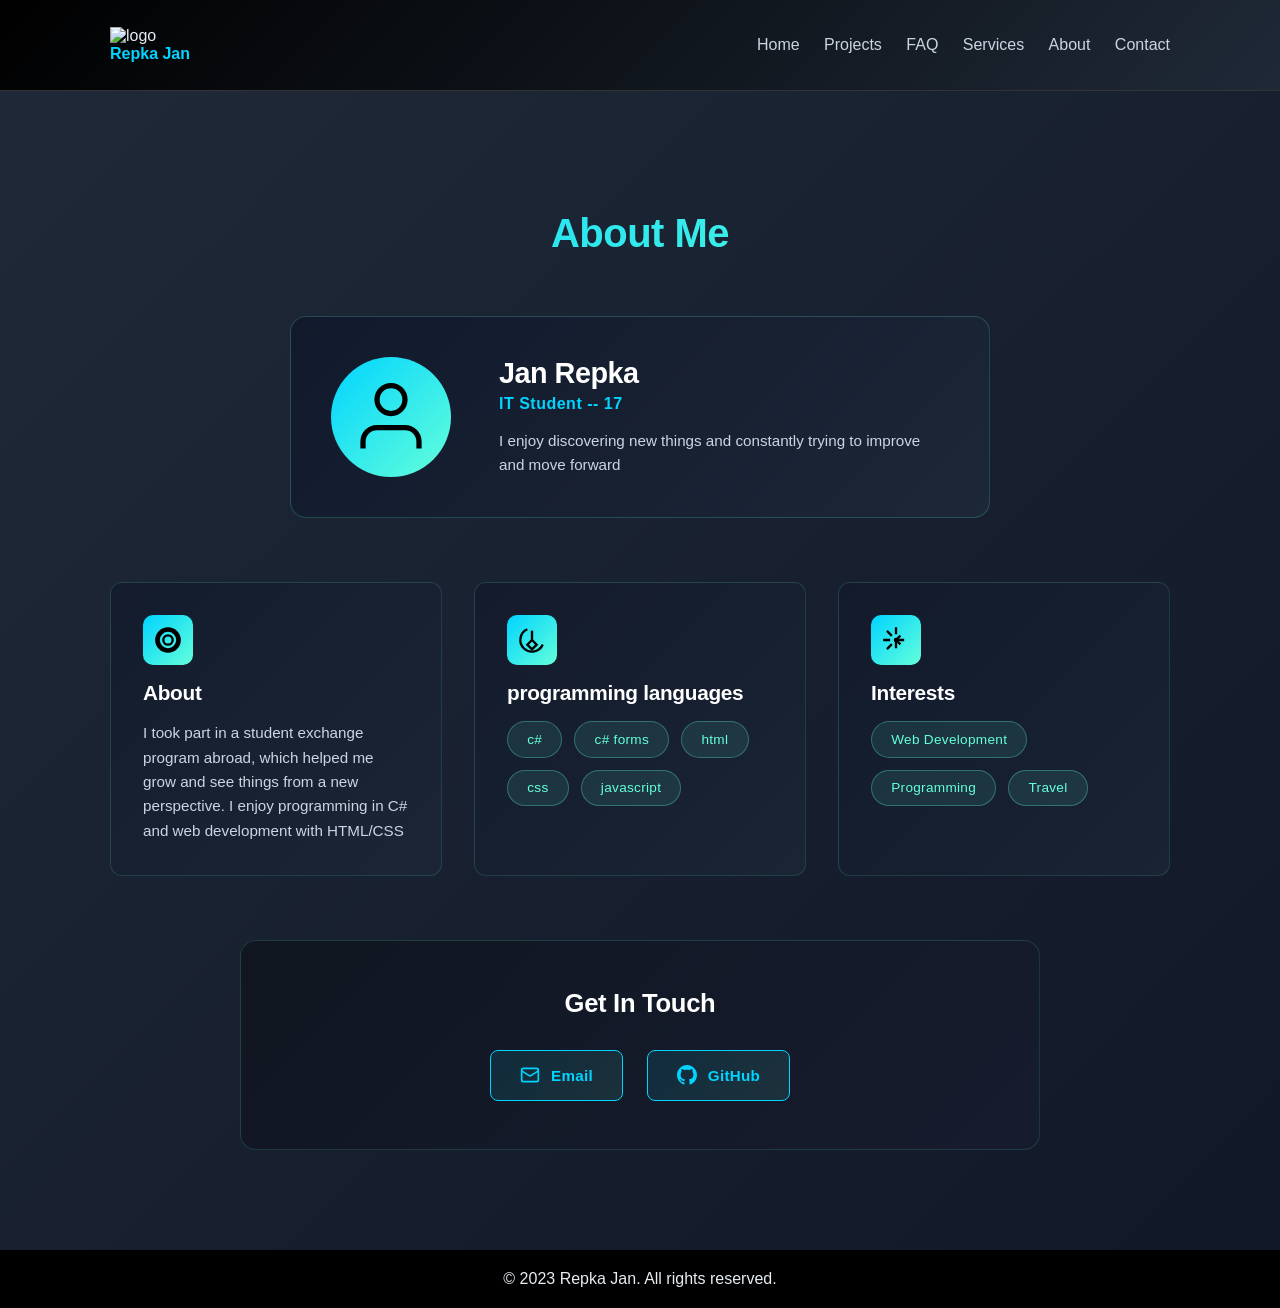
==== About.html @ 083f9bd6 "Add files via upload" ====
<!DOCTYPE html>
<html lang="en">
<head>
  <meta charset="UTF-8">
  <meta name="viewport" content="width=device-width, initial-scale=1.0">
  <title>About Me </title>
  <link rel="stylesheet" href="style.css">
</head>
<body>

  <!-- HEADER -->
  <header class="header">
    <div class="container nav">
      <div class="logo-container">
        <img src="logo.png" alt="logo" class="logo-img">
        <div class="logo">Repka Jan</div>
      </div>
      <nav>
         <a href="index.html" class="active">Home</a>
        <a href="projects.html">Projects</a>
        <a href="#faq">FAQ</a>
        <a href="services.html">Services</a>
        <a href="About.html">About</a>
        <a href="contactme.html">Contact</a>
      </nav>
    </div>
  </header>

  <!-- ABOUT (Info) -->
  <section id="info" class="info-section">
    <div class="container">
      <h2>About Me</h2>
      
      <!-- PROFILE CARD -->
      <div class="info-profile">
        <div class="profile-avatar">
          <div class="avatar-placeholder">
            <svg viewBox="0 0 24 24" fill="none" stroke="currentColor" stroke-width="2">
              <path d="M20 21v-2a4 4 0 0 0-4-4H8a4 4 0 0 0-4 4v2"></path>
              <circle cx="12" cy="7" r="4"></circle>
            </svg>
          </div>
        </div>
        <div class="profile-info">
          <h3 class="profile-name">Jan Repka</h3>
          <p class="profile-title">IT Student -- 17</p>
          <p class="profile-bio">I enjoy discovering new things and constantly trying to improve and move forward</p>
        </div>
      </div>

      <!-- INFO GRID -->
      <div class="info-grid">
        
        <!-- ABOUT CARD -->
        <div class="info-card about-card">
          <div class="card-icon">
            <svg viewBox="0 0 24 24" fill="none" stroke="currentColor" stroke-width="2">
              <path d="M12 2C6.48 2 2 6.48 2 12s4.48 10 10 10 10-4.48 10-10S17.52 2 12 2zm0 18c-4.42 0-8-3.58-8-8s3.58-8 8-8 8 3.58 8 8-3.58 8-8 8zm0-12c-2.21 0-4 1.79-4 4s1.79 4 4 4 4-1.79 4-4-1.79-4-4-4z"></path>
            </svg>
          </div>
          <h4>About</h4>
          <p class="card-content">I took part in a student exchange program abroad, which helped me grow and see things from a new perspective. I enjoy programming in C# and web development with HTML/CSS</p>
        </div>

        <!-- SKILLS CARD -->
        <div class="info-card skills-card">
          <div class="card-icon">
            <svg viewBox="0 0 24 24" fill="none" stroke="currentColor" stroke-width="2">
              <path d="M21.21 15.89A10 10 0 1 1 8 2.83"></path>
              <line x1="12" y1="4" x2="12" y2="12"></line>
              <polyline points="12 12 16 16 12 20 8 16 12 12"></polyline>
            </svg>
          </div>
          <h4>programming languages</h4>
          <div class="skills-list">
            <span class="skill-tag">c#</span>
            <span class="skill-tag">c# forms</span>
            <span class="skill-tag">html</span>
            <span class="skill-tag">css</span>
            <span class="skill-tag">javascript</span>
          </div>
        </div>

        <!-- INTERESTS CARD -->
        <div class="info-card interests-card">
          <div class="card-icon">
            <svg viewBox="0 0 24 24" fill="none" stroke="currentColor" stroke-width="2">
              <circle cx="12" cy="12" r="1"></circle>
              <path d="M12 1v6m0 6v6"></path>
              <path d="M4.22 4.22l4.24 4.24m3.08 3.08l4.24 4.24"></path>
              <path d="M1 12h6m6 0h6"></path>
              <path d="M4.22 19.78l4.24-4.24m3.08-3.08l4.24-4.24"></path>
            </svg>
          </div>
          <h4>Interests</h4>
          <div class="interests-list">
            <span class="interest-tag">Web Development</span>
            <span class="interest-tag">Programming</span>
            <span class="interest-tag">Travel</span>
          </div>
        </div>

      </div>

      <!-- CONTACT SECTION -->
      <div class="info-contact">
        <h3>Get In Touch</h3>
        <div class="contact-methods">
          <a href="mailto:[jan.repkaaa@gmail.com]" class="contact-btn">
            <svg viewBox="0 0 24 24" fill="none" stroke="currentColor" stroke-width="2">
              <rect x="2" y="4" width="20" height="16" rx="2"></rect>
              <path d="m22 7-8.97 5.7a1.94 1.94 0 0 1-2.06 0L2 7"></path>
            </svg>
            Email
          </a>
          
          <a href="https://github.com/jannriv/jannriv.github.io" class="contact-btn" target="_blank">
            <svg viewBox="0 0 24 24" fill="currentColor">
              <path d="M12 0c-6.626 0-12 5.373-12 12 0 5.302 3.438 9.8 8.207 11.387.599.111.793-.261.793-.577v-2.234c-3.338.726-4.033-1.416-4.033-1.416-.546-1.387-1.333-1.756-1.333-1.756-1.089-.745.083-.729.083-.729 1.205.084 1.839 1.237 1.839 1.237 1.07 1.834 2.807 1.304 3.492.997.107-.775.418-1.305.762-1.604-2.665-.305-5.467-1.334-5.467-5.931 0-1.311.469-2.381 1.236-3.221-.124-.303-.535-1.524.117-3.176 0 0 1.008-.322 3.301 1.23.957-.266 1.983-.399 3.003-.404 1.02.005 2.047.138 3.006.404 2.291-1.552 3.297-1.23 3.297-1.23.653 1.653.242 2.874.118 3.176.77.84 1.235 1.911 1.235 3.221 0 4.609-2.807 5.624-5.479 5.921.43.372.823 1.102.823 2.222v 3.293c0 .319.192.694.801.576 4.765-1.589 8.199-6.086 8.199-11.386 0-6.627-5.373-12-12-12z"></path>
            </svg>
            GitHub
          </a>
        </div>

    </div>
  </section>

  <!-- FOOTER -->
  <footer class="footer">
    <div class="container">
      <p>&copy; 2023 Repka Jan. All rights reserved.</p>
    </div>
  </footer>

</body>
</html>
---- style.css ----
/* RESET */
* {
  margin: 0;
  padding: 0;
  box-sizing: border-box;
}

/* BODY */
body {
  font-family: Arial, sans-serif;
  background: #000000;
  color: #e6edf3;
}

/* CONTAINER */
.container {
  max-width: 1100px;
  margin: auto;
  padding: 20px;
}

/* HEADER */
.header {
  position: sticky;
  top: 0;
  background: linear-gradient(135deg, #000000, #1f2937);
  border-bottom: 1px solid #333;
  z-index: 1000;
  padding: 7px 0;
}

.nav {
  display: flex;
  justify-content: space-between;
  align-items: center;
}

.logo {
  color: #00d4ff;
  font-weight: bold;
}

/* NAV */
nav a {
  margin-left: 20px;
  text-decoration: none;
  color: #cbd5e1;
  transition: 0.3s;
}

nav a:hover {
  color: #00d4ff;
}

/* HERO */
.hero {
  background: linear-gradient(135deg, #000000, #1f2937);
  padding: 100px 0;
  text-align: center;
}

.hero-content h1 {
  font-size: 3rem;
  margin-bottom: 20px;
}

.hero-content p {
  font-size: 1.2rem;
  margin-bottom: 30px;
}

.hero-content h2 {
  font-size: 1.5rem;
  margin-bottom: 30px;
  color: #00d4ff;
}

.btn {
  display: inline-block;
  padding: 10px 20px;
  background: #00d4ff;
  color: #0b0f17;
  text-decoration: none;
  border-radius: 5px;
  transition: 0.3s;
}

.btn:hover {
  background: #0099cc;
}

/* SECTIONS */
.about, .projects, .services, .contact {
  padding: 80px 0;
}

.about {
  background: linear-gradient(135deg, #1f2937 0%, #111827 100%);
}

.projects {
  background: linear-gradient(135deg, #8a2be2, #add8e6);
}

.services {
  background: linear-gradient(135deg, #8902dc, #6b21a8);
}

.contact {
  background: linear-gradient(135deg, #0b0f17 0%, #111827 100%);
  min-height: 100vh;
}

.projects-page {
  padding: 80px 0;
  background: linear-gradient(135deg, #000000 0%, #111827 100%);
  min-height: 100vh;
}

.contactForm {
  background: #0b5cff;
  padding: 20px;
  border-radius: 10px;
}

h2 {
  text-align: center;
  margin-bottom: 60px;
  font-size: 2.5rem;
  font-weight: 800;
  letter-spacing: -0.5px;
  background: linear-gradient(135deg, #ffffff 0%, #64ffda 100%);
  -webkit-background-clip: text;
  -webkit-text-fill-color: transparent;
  background-clip: text;
  animation: fadeInUp 0.8s ease both;
}

h3 {
  font-weight: 700;
  margin-bottom: 1rem;
  color: #cbd5e1;
}

/* PROJECTS */
.project-grid {
  display: grid;
  grid-template-columns: repeat(auto-fit, minmax(300px, 1fr));
  gap: 20px;
}

.project {
  background: #000000;
  padding: 20px;
  border-radius: 10px;
  min-height: 150px;
  transition: 0.3s;
}

.project.purple {
  border: 2px solid #8a2be2;
  box-shadow: 0 0 10px rgba(138, 43, 226, 0.5);
}

.project.blue {
  border: 2px solid #000080;
  box-shadow: 0 0 10px rgba(0, 0, 128, 0.5);
}

.project.cyan {
  border: 2px solid #4b0082;
  box-shadow: 0 0 10px rgba(75, 0, 130, 0.5);
}

.project.light-blue {
  border: 2px solid #191970;
  box-shadow: 0 0 10px rgba(25, 25, 112, 0.5);
}

/* SERVICES */
.service-list {
  display: grid;
  grid-template-columns: repeat(auto-fit, minmax(250px, 1fr));
  gap: 30px;
}

.service {
  background: linear-gradient(135deg, rgba(15, 23, 42, 0.8) 0%, rgba(30, 41, 59, 0.8) 100%);
  padding: 2rem;
  border-radius: 12px;
  border: 1px solid rgba(100, 255, 218, 0.2);
  transition: all 0.3s ease;
  animation: fadeInUp 0.8s ease both;
}

.service:nth-child(1) { animation-delay: 0.1s; }
.service:nth-child(2) { animation-delay: 0.2s; }
.service:nth-child(3) { animation-delay: 0.3s; }

.service:hover {
  border-color: #00d4ff;
  background: linear-gradient(135deg, rgba(15, 23, 42, 1) 0%, rgba(30, 41, 59, 1) 100%);
  box-shadow: 0 8px 30px rgba(0, 212, 255, 0.2);
  transform: translateY(-5px);
}

.service h3 {
  color: #00d4ff;
  margin-bottom: 1rem;
  font-size: 1.3rem;
}

.service p {
  color: #cbd5e1;
  line-height: 1.6;
  font-size: 0.95rem;
}

.service-card {
  cursor: pointer;
}

.service-card.selected {
  border-color: #64ffda;
  box-shadow: 0 0 35px rgba(100, 255, 218, 0.18);
}

.section-intro {
  max-width: 760px;
  margin: 0 auto 40px;
  text-align: center;
  color: #dbeafe;
  line-height: 1.8;
  font-size: 1rem;
}

.request-section {
  display: grid;
  grid-template-columns: 1.3fr 1fr;
  gap: 30px;
  margin-top: 50px;
  align-items: start;
}

.request-copy h3 {
  color: #ffffff;
  font-size: 2rem;
  margin-bottom: 16px;
}

.request-copy p {
  color: #dbeafe;
  line-height: 1.7;
}

.request-note {
  margin-top: 20px;
  color: #a5b4fc;
  font-size: 0.95rem;
}

.service-request-container {
  width: 100%;
}

.service-request-form {
  background: linear-gradient(135deg, rgba(15, 23, 42, 0.95), rgba(17, 24, 39, 0.95));
  border: 1px solid rgba(100, 255, 218, 0.18);
  padding: 28px;
  border-radius: 18px;
  display: flex;
  flex-direction: column;
  gap: 18px;
}

.service-request-form .form-group label {
  color: #a5b4fc;
  font-size: 0.9rem;
  text-transform: uppercase;
  letter-spacing: 0.06em;
}

.service-request-form .form-group input,
.service-request-form .form-group textarea,
.service-request-form .form-group select {
  width: 100%;
  padding: 14px 16px;
  border-radius: 12px;
  background: #0d1118;
  border: 1px solid #2d3748;
  color: #e6edf3;
  font-family: inherit;
  outline: none;
}

.service-request-form .form-group textarea {
  min-height: 150px;
  resize: vertical;
}

.service-request-form .form-group input:focus,
.service-request-form .form-group textarea:focus,
.service-request-form .form-group select:focus {
  border-color: #00d4ff;
}

.service-request-form .service-submit-btn {
  width: 100%;
  padding: 14px 18px;
  background: linear-gradient(135deg, #00d4ff, #64ffda);
  border: none;
  color: #0b0f17;
  font-weight: 700;
  border-radius: 12px;
  cursor: pointer;
  transition: transform 0.2s ease, filter 0.2s ease;
}

.service-request-form .service-submit-btn:hover {
  transform: translateY(-1px);
  filter: brightness(1.05);
}

.service-confirmation {
  display: none;
  color: #64ffda;
  margin-top: 10px;
  font-size: 0.95rem;
}

@media (max-width: 900px) {
  .request-section {
    grid-template-columns: 1fr;
  }
}

@media (max-width: 620px) {
  .service-list {
    grid-template-columns: 1fr;
  }
}

/* FAQ */
.faq {
  background: linear-gradient(135deg, #0f172a, #1e293b);
  padding: 80px 0;
}

.faq-container {
  max-width: 800px;
  margin: 0 auto;
}

.faq-item {
  margin-bottom: 16px;
  border-radius: 12px;
  overflow: hidden;
  background: linear-gradient(135deg, rgba(30, 41, 59, 0.8), rgba(51, 65, 85, 0.8));
  border: 1px solid rgba(100, 255, 218, 0.1);
  transition: all 0.3s ease;
}

.faq-item:hover {
  border-color: rgba(100, 255, 218, 0.3);
  box-shadow: 0 4px 20px rgba(100, 255, 218, 0.1);
}

.faq-question {
  width: 100%;
  padding: 20px 24px;
  background: none;
  border: none;
  text-align: left;
  cursor: pointer;
  display: flex;
  justify-content: space-between;
  align-items: center;
  font-size: 1.1rem;
  font-weight: 600;
  color: #e6edf3;
  transition: all 0.3s ease;
}

.faq-question:hover {
  background: rgba(100, 255, 218, 0.05);
  color: #64ffda;
}

.faq-icon {
  font-size: 1.5rem;
  font-weight: bold;
  color: #64ffda;
  transition: transform 0.3s ease;
  margin-left: 16px;
}

.faq-answer {
  max-height: 0;
  overflow: hidden;
  transition: max-height 0.4s ease, padding 0.4s ease;
  background: rgba(15, 23, 42, 0.5);
}

.faq-answer .answer-content {
  padding: 0 24px 24px;
  color: #cbd5e1;
  line-height: 1.6;
  font-size: 1rem;
}

.faq-question[aria-expanded="true"] + .faq-answer {
  max-height: 200px;
  padding-top: 0;
}

/* FEATURES */
.features-section {
  background: linear-gradient(135deg, #1e293b, #0f172a);
  padding: 80px 0;
}

.features-section .container {
  max-width: 1100px;
  margin: 0 auto;
  padding: 0 20px;
}

.features-section h2 {
  text-align: center;
  margin-bottom: 20px;
  font-size: 2.5rem;
  font-weight: 800;
  background: linear-gradient(135deg, #ffffff 0%, #64ffda 100%);
  -webkit-background-clip: text;
  -webkit-text-fill-color: transparent;
  background-clip: text;
}

.features-section .section-intro {
  text-align: center;
  color: #dbeafe;
  margin-bottom: 40px;
  font-size: 1.1rem;
  line-height: 1.6;
}

.features-grid {
  display: grid;
  grid-template-columns: repeat(auto-fit, minmax(250px, 1fr));
  gap: 30px;
  max-width: 1000px;
  margin: 0 auto;
}

.feature-item {
  background: linear-gradient(135deg, rgba(30, 41, 59, 0.8), rgba(51, 65, 85, 0.8));
  border: 1px solid rgba(100, 255, 218, 0.1);
  border-radius: 12px;
  padding: 30px 24px;
  text-align: center;
  transition: all 0.3s ease;
}

.feature-item:hover {
  border-color: rgba(100, 255, 218, 0.3);
  box-shadow: 0 4px 20px rgba(100, 255, 218, 0.1);
  transform: translateY(-5px);
}

.feature-item h3 {
  color: #64ffda;
  margin-bottom: 16px;
  font-size: 1.3rem;
  font-weight: 700;
}

.feature-item p {
  color: #cbd5e1;
  line-height: 1.6;
  font-size: 1rem;
}

/* Responsive */
@media (max-width: 768px) {
  .features-grid {
    grid-template-columns: 1fr;
    gap: 20px;
  }
  
  .feature-item {
    padding: 24px 20px;
  }
}

/* CONTACT */
form {
  max-width: 600px;
  margin: auto;
}

form {
  background-color: #444444;
  border-radius: 10px;
  padding: 20px;
  width: 300px;
  margin: 50px auto;
}

.lb {
  display: block;
  margin-bottom: 10px;
  font-size: 18px;
  font-weight: bold;
}

.infos[type="text"], input[type="email"], input[type="date"], textarea {
  width: 100%;
  padding: 10px;
  font-size: 16px;
  border-radius: 5px;
  border: none;
  margin-bottom: 20px;
  background-color: #333333;
  color: white;
}

#send {
  --glow-color: rgb(176, 255, 189);
  --glow-spread-color: rgba(123, 255, 160, 0.781);
  --enhanced-glow-color: rgb(182, 175, 71);
  --btn-color: rgba(13, 241, 21, 0.508);
  border: .25em solid var(--glow-color);
  padding: 1em 2em;
  color: var(--glow-color);
  font-size: 14px;
  font-weight: bold;
  background-color: var(--btn-color);
  border-radius: 1em;
  outline: none;
  box-shadow: 0 0 1em .25em var(--glow-color),
        0 0 4em 1em var(--glow-spread-color),
        inset 0 0 .05em .25em var(--glow-color);
  text-shadow: 0 0 .5em var(--glow-color);
  position: relative;
  transition: all 0.3s;
}
#clear {
  --glow-color: rgb(255, 3, 3);
  --glow-spread-color: rgba(255, 2, 2, 0.781);
  --enhanced-glow-color: rgb(0, 0, 0);
  --btn-color: rgba(225, 122, 122, 0.508);
  border: .25em solid var(--glow-color);
  padding: 1em 2em;
  color: var(--glow-color);
  font-size: 14px;
  font-weight: bold;
  background-color: var(--btn-color);
  border-radius: 1em;
  outline: none;
  box-shadow: 0 0 1em .25em var(--glow-color),
        0 0 4em 1em var(--glow-spread-color),
        inset 0 0 .05em .25em var(--glow-color);
  text-shadow: 0 0 .5em var(--glow-color);
  position: relative;
  transition: all 0.3s;
  margin-left: 50px;
}


#send::after {
  pointer-events: none;
  content: "";
  position: absolute;
  top: 120%;
  left: 0;
  height: 100%;
  width: 100%;
  background-color: var(--glow-spread-color);
  filter: blur(2em);
  opacity: .7;
  transform: perspective(1.5em) rotateX(35deg) scale(1, .6);
}

#send:hover {
  color: var(--btn-color);
  background-color: var(--glow-color);
  box-shadow: 0 0 1em .25em var(--glow-color),
        0 0 4em 2em var(--glow-spread-color),
        inset 0 0 .75em .25em var(--glow-color);
}

#send:active {
  box-shadow: 0 0 0.6em .25em var(--glow-color),
        0 0 2.5em 2em var(--glow-spread-color),
        inset 0 0 .5em .25em var(--glow-color);
}

#limpar {
  --glow-color: rgb(255, 176, 176);
  --glow-spread-color: rgba(255, 123, 123, 0.781);
  --enhanced-glow-color: rgb(182, 175, 71);
  --btn-color: rgba(241, 13, 13, 0.508);
  border: .25em solid var(--glow-color);
  padding: 1em 2em;
  color: var(--glow-color);
  font-size: 14px;
  font-weight: bold;
  background-color: var(--btn-color);
  border-radius: 1em;
  outline: none;
  box-shadow: 0 0 1em .25em var(--glow-color),
        0 0 4em 1em var(--glow-spread-color),
        inset 0 0 .05em .25em var(--glow-color);
  text-shadow: 0 0 .5em var(--glow-color);
  position: relative;
  transition: all 0.3s;
}

#limpar::after {
  pointer-events: none;
  content: "";
  position: absolute;
  top: 120%;
  left: 0;
  height: 100%;
  width: 100%;
  background-color: var(--glow-spread-color);
  filter: blur(2em);
  opacity: .7;
  transform: perspective(1.5em) rotateX(35deg) scale(1, .6);
}

#limpar:hover {
  color: var(--btn-color);
  background-color: var(--glow-color);
  box-shadow: 0 0 1em .25em var(--glow-color),
        0 0 4em 2em var(--glow-spread-color),
        inset 0 0 .75em .25em var(--glow-color);
}

#limpar:active {
  box-shadow: 0 0 0.6em .25em var(--glow-color),
        0 0 2.5em 2em var(--glow-spread-color),
        inset 0 0 .5em .25em var(--glow-color);
}

input, textarea {
  width: 100%;
  padding: 10px;
  margin-bottom: 10px;
  background: #1f2937;
  border: 1px solid #cbd5e1;
  color: #e6edf3;
  border-radius: 5px;
}

textarea {
  height: 100px;
}

#send, #limpar {
  margin-right: 10px;
  padding: 10px 20px;
  background: #00d4ff;
  color: #0b0f17;
  border: none;
  border-radius: 5px;
  cursor: pointer;
  transition: 0.3s;
}

/* New contact form card styling */
.form-card1 {
  background-image: linear-gradient(163deg, #64ffda 0%, #64ffda 100%);
  border-radius: 5px;
  transition: all 0.3s;
  width: min(100%, 840px);
  max-width: 700px;
  margin: 0 auto;
  padding: 1px;
  border: 1px solid rgba(80, 200, 200, 0.8);
}

.form-card1:hover {
  box-shadow: 0px 0px 30px 1px rgba(100, 255, 218, 0.25);
}

.form-card2 {
  border-radius: 5px;
  transition: all 0.2s;
  background-color: #0b0f17;
}

.form-card2:hover {
  transform: scale(0.98);
  border-radius: 10px;
}

.form-container {
  width: 400px;
  max-width: 100%;
  background: linear-gradient(#212121, #212121) padding-box,
              linear-gradient(145deg, transparent 35%, #e81cff, #40c9ff) border-box;
  border: 2px solid transparent;
  padding: 32px 24px;
  font-size: 14px;
  font-family: inherit;
  color: white;
  display: flex;
  flex-direction: column;
  gap: 20px;
  box-sizing: border-box;
  border-radius: 16px;
  margin: 0 auto 2rem;
}

.form-container button:active {
  transform: scale(0.95);
}

.form-container .form {
  display: flex;
  flex-direction: column;
  gap: 20px;
  width: 100%;
  margin: 0;
  padding: 0;
  background: transparent;
}

.form-container .form-group {
  display: flex;
  flex-direction: column;
  gap: 8px;
}

.form-container .form-group label {
  display: block;
  color: #717171;
  font-weight: 600;
  font-size: 12px;
}

.form-container .form-group input,
.form-container .form-group textarea {
  width: 100%;
  padding: 12px 16px;
  border-radius: 8px;
  color: #fff;
  font-family: inherit;
  background-color: transparent;
  border: 1px solid #414141;
}

.form-container .form-group textarea {
  min-height: 160px;
  resize: vertical;
}

.form-container .form-group input::placeholder,
.form-container .form-group textarea::placeholder {
  color: #a5b4fc;
  opacity: 0.75;
}

.form-container .form-group input:focus,
.form-container .form-group textarea:focus {
  outline: none;
  border-color: #e81cff;
}

.form-container .form-submit-btn {
  display: inline-flex;
  justify-content: center;
  align-items: center;
  font-family: inherit;
  color: #717171;
  font-weight: 600;
  width: 40%;
  background: #313131;
  border: 1px solid #414141;
  padding: 12px 16px;
  font-size: inherit;
  cursor: pointer;
  border-radius: 6px;
  transition: all 0.2s ease;
}

.form-container .form-submit-btn:hover {
  background-color: #fff;
  border-color: #fff;
  color: #000;
}

.form {
  display: flex;
  flex-direction: column;
  align-self: center;
  font-family: inherit;
  gap: 10px;
  padding: 2.5em 2em 1em;
  background-color: #171717;
  border-radius: 20px;
}

.form-heading {
  text-align: center;
  margin: 2em;
  color: #64ffda;
  font-size: 1.2em;
  background-color: transparent;
  align-self: center;
}

.form-field {
  display: flex;
  align-items: center;
  justify-content: center;
  gap: 0.5em;
  border-radius: 10px;
  padding: 0.6em;
  border: none;
  outline: none;
  color: white;
  background-color: #171717;
  box-shadow: inset 2px 5px 10px rgb(5, 5, 5);
}

.input-field {
  background: none;
  border: none;
  outline: none;
  width: 100%;
  color: #ccd6f6;
  padding-inline: 1em;
}

textarea.input-field {
  min-height: 220px;
  resize: vertical;
}

.sendMessage-btn {
  cursor: pointer;
  margin-bottom: 3em;
  padding: 1em;
  border-radius: 10px;
  border: none;
  outline: none;
  background-color: transparent;
  color: #64ffda;
  font-weight: bold;
  outline: 1px solid #64ffda;
  transition: all ease-in-out 0.3s;
  position: relative;
}

.sendMessage-btn:hover:not(:disabled) {
  transition: all ease-in-out 0.3s;
  background-color: #64ffda;
  color: #000;
  cursor: pointer;
  box-shadow: inset 2px 5px 10px rgb(5, 5, 5);
}

.sendMessage-btn:disabled {
  opacity: 0.6;
  cursor: not-allowed;
}

.sendMessage-btn.loading {
  animation: pulse 1.5s ease-in-out infinite;
}

@keyframes pulse {
  0%, 100% {
    box-shadow: 0 0 0 0 rgba(100, 255, 218, 0.7);
  }
  50% {
    box-shadow: 0 0 0 10px rgba(100, 255, 218, 0);
  }
}

.sendMessage-btn.loading::after {
  content: '';
  position: absolute;
  width: 16px;
  height: 16px;
  top: 50%;
  right: 15px;
  transform: translateY(-50%);
  border: 2px solid rgba(100, 255, 218, 0.3);
  border-top: 2px solid #64ffda;
  border-radius: 50%;
  animation: spin 0.6s linear infinite;
}

@keyframes spin {
  to {
    transform: translateY(-50%) rotate(360deg);
  }
}

.contact-alternative {
  max-width: 700px;
  margin: 20px auto 0;
  padding: 20px;
  background-color: #0b0f17;
  border-radius: 20px;
  border: 1px solid rgba(100, 255, 218, 0.2);
}

.other-heading {
  color: #64ffda;
  text-align: center;
  font-size: 1.1rem;
  margin-bottom: 1rem;
}

.contact-item {
  color: #cbd5e1;
  padding: 0.85rem 1rem;
  border-radius: 12px;
  background-color: #111417;
  border: 1px solid rgba(100, 255, 218, 0.12);
  margin-bottom: 0.75rem;
}

#send:hover, #limpar:hover {
  background: #0099cc;
}

/* ===== INFO SECTION ===== */
.info-section {
  padding: 80px 0 80px 0;
  padding-top: 100px;
  background: linear-gradient(135deg, #1f2937 0%, #111827 100%);
  min-height: auto;
}

.info-section h2 {
  text-align: center;
  margin-bottom: 60px;
  font-size: 2.5rem;
  font-weight: 800;
  letter-spacing: -0.5px;
  background: linear-gradient(135deg, #00d4ff 0%, #64ffda 100%);
  -webkit-background-clip: text;
  -webkit-text-fill-color: transparent;
  background-clip: text;
}

/* PROFILE CARD */
.info-profile {
  display: flex;
  align-items: center;
  gap: 3rem;
  max-width: 700px;
  margin: 0 auto 4rem;
  background: linear-gradient(135deg, rgba(15, 23, 42, 0.8) 0%, rgba(30, 41, 59, 0.8) 100%);
  padding: 2.5rem;
  border-radius: 16px;
  border: 1px solid rgba(100, 255, 218, 0.2);
  animation: slideInUp 0.8s ease;
}

@keyframes slideInUp {
  from {
    opacity: 0;
    transform: translateY(30px);
  }
  to {
    opacity: 1;
    transform: translateY(0);
  }
}

.profile-avatar {
  flex-shrink: 0;
}

.avatar-placeholder {
  width: 120px;
  height: 120px;
  background: linear-gradient(135deg, #00d4ff 0%, #64ffda 100%);
  border-radius: 50%;
  display: flex;
  align-items: center;
  justify-content: center;
  color: #000;
  font-size: 60px;
  animation: avatarPulse 2s ease-in-out infinite;
}

@keyframes avatarPulse {
  0%, 100% {
    box-shadow: 0 0 20px rgba(100, 255, 218, 0.3);
  }
  50% {
    box-shadow: 0 0 40px rgba(100, 255, 218, 0.6);
  }
}

.avatar-placeholder svg {
  width: 70%;
  height: 70%;
  stroke-width: 1.5;
}

.profile-info h3 {
  font-size: 1.8rem;
  font-weight: 700;
  color: #ffffff;
  margin-bottom: 0.3rem;
  letter-spacing: -0.5px;
}

.profile-title {
  font-size: 1rem;
  color: #00d4ff;
  font-weight: 600;
  margin-bottom: 1rem;
  letter-spacing: 0.5px;
}

.profile-bio {
  color: #cbd5e1;
  font-size: 0.95rem;
  line-height: 1.6;
}

/* INFO GRID */
.info-grid {
  display: grid;
  grid-template-columns: repeat(auto-fit, minmax(280px, 1fr));
  gap: 2rem;
  margin-bottom: 4rem;
}

.info-card {
  background: linear-gradient(135deg, rgba(15, 23, 42, 0.6) 0%, rgba(30, 41, 59, 0.6) 100%);
  padding: 2rem;
  border-radius: 12px;
  border: 1px solid rgba(100, 255, 218, 0.15);
  transition: all 0.4s cubic-bezier(0.23, 1, 0.320, 1);
  animation: slideInUp 0.8s ease;
}

.info-card:nth-child(1) { animation-delay: 0.1s; }
.info-card:nth-child(2) { animation-delay: 0.2s; }
.info-card:nth-child(3) { animation-delay: 0.3s; }

.info-card:hover {
  border-color: #00d4ff;
  background: linear-gradient(135deg, rgba(15, 23, 42, 1) 0%, rgba(30, 41, 59, 1) 100%);
  box-shadow: 0 10px 40px rgba(0, 212, 255, 0.2);
  transform: translateY(-8px);
}

.card-icon {
  width: 50px;
  height: 50px;
  background: linear-gradient(135deg, #00d4ff 0%, #64ffda 100%);
  border-radius: 10px;
  display: flex;
  align-items: center;
  justify-content: center;
  margin-bottom: 1rem;
  color: #000;
}

.card-icon svg {
  width: 28px;
  height: 28px;
}

.info-card h4 {
  font-size: 1.3rem;
  font-weight: 700;
  color: #ffffff;
  margin-bottom: 1rem;
  letter-spacing: -0.3px;
}

.card-content {
  color: #cbd5e1;
  font-size: 0.95rem;
  line-height: 1.6;
}

/* SKILLS LIST */
.skills-list,
.interests-list {
  display: flex;
  flex-wrap: wrap;
  gap: 0.75rem;
}

.skill-tag,
.interest-tag {
  display: inline-block;
  padding: 0.6rem 1.2rem;
  background: rgba(100, 255, 218, 0.1);
  color: #64ffda;
  border: 1px solid rgba(100, 255, 218, 0.3);
  border-radius: 20px;
  font-size: 0.85rem;
  font-weight: 500;
  transition: all 0.3s ease;
  letter-spacing: 0.3px;
}

.skill-tag:hover,
.interest-tag:hover {
  background: rgba(100, 255, 218, 0.2);
  border-color: #00d4ff;
  transform: translateY(-2px);
  box-shadow: 0 4px 12px rgba(100, 255, 218, 0.2);
}

/* CONTACT SECTION */
.info-contact {
  background: linear-gradient(135deg, rgba(12, 15, 23, 0.6) 0%, rgba(25, 30, 50, 0.6) 100%);
  padding: 3rem 2rem;
  border-radius: 16px;
  border: 1px solid rgba(100, 255, 218, 0.15);
  text-align: center;
  max-width: 800px;
  margin: 0 auto;
  animation: slideInUp 0.8s ease 0.4s both;
}

.info-contact h3 {
  font-size: 1.6rem;
  font-weight: 700;
  color: #ffffff;
  margin-bottom: 2rem;
  letter-spacing: -0.3px;
}

.contact-methods {
  display: flex;
  gap: 1.5rem;
  justify-content: center;
  flex-wrap: wrap;
}

.contact-btn {
  display: flex;
  align-items: center;
  gap: 0.7rem;
  padding: 0.9rem 1.8rem;
  background: linear-gradient(135deg, rgba(0, 212, 255, 0.1) 0%, rgba(100, 255, 218, 0.1) 100%);
  border: 1.5px solid #00d4ff;
  border-radius: 8px;
  color: #00d4ff;
  text-decoration: none;
  font-weight: 600;
  font-size: 0.95rem;
  transition: all 0.3s cubic-bezier(0.23, 1, 0.320, 1);
  letter-spacing: 0.3px;
}

.contact-btn svg {
  width: 20px;
  height: 20px;
}

.contact-btn:hover {
  background: linear-gradient(135deg, #00d4ff 0%, #64ffda 100%);
  color: #000;
  transform: translateY(-4px);
  box-shadow: 0 10px 25px rgba(0, 212, 255, 0.3);
}

/* RESPONSIVE */
@media (max-width: 768px) {
  .info-profile {
    flex-direction: column;
    text-align: center;
    gap: 1.5rem;
    padding: 1.5rem;
  }

  .profile-avatar {
    margin-bottom: 0.5rem;
  }

  .avatar-placeholder {
    width: 100px;
    height: 100px;
    font-size: 50px;
  }

  .profile-info h3 {
    font-size: 1.5rem;
  }

  .info-grid {
    grid-template-columns: 1fr;
    gap: 1.5rem;
  }

  .info-section h2 {
    font-size: 2rem;
  }

  .contact-methods {
    flex-direction: column;
    align-items: stretch;
  }

  .contact-btn {
    justify-content: center;
  }

  .info-contact {
    padding: 2rem 1.5rem;
  }

  .info-section {
    padding: 40px 0;
  }
}

@media (max-width: 480px) {
  .info-profile {
    padding: 1.5rem 1rem;
    margin-bottom: 2rem;
  }

  .profile-info h3 {
    font-size: 1.3rem;
  }

  .profile-title {
    font-size: 0.9rem;
  }

  .profile-bio {
    font-size: 0.85rem;
  }

  .info-card h4 {
    font-size: 1.1rem;
  }

  .skills-list,
  .interests-list {
    gap: 0.5rem;
  }

  .skill-tag,
  .interest-tag {
    padding: 0.5rem 1rem;
    font-size: 0.8rem;
  }
}

/* FOOTER */
.footer {
  background: #000000;
  color: #e6edf3;
  text-align: center;
  padding: 2px px;
    margin: 0;
}


/* HERO */
.hero {
  height: 90vh;
  display: flex;
  align-items: center;
  text-align: center;
  background: linear-gradient(135deg, #000000 0%, #0f0f1e 50%, #1a1a3e 100%);
  position: relative;
  overflow: hidden;
}




.hero::before {
  content: '';
  position: absolute;
  width: 500px;
  height: 500px;
  background: radial-gradient(circle, rgba(0, 212, 255, 0.1) 0%, transparent 70%);
  top: -250px;
  right: -250px;
  animation: float 20s ease-in-out infinite;
}

@keyframes float {
  0%, 100% { transform: translateY(0px); }
  50% { transform: translateY(-30px); }
}

/* HERO CONTENT */
.hero-content {
  margin: auto;
  max-width: 700px;
  position: relative;
  z-index: 1;
  animation: fadeInUp 1s ease 0.2s both;
}

/* TITLE */
.hero h1 {
  font-size: 3.5rem;
  line-height: 1.2;
  font-weight: 800;
  letter-spacing: -1px;
  margin-bottom: 1rem;
  background: linear-gradient(135deg, #ffffff 0%, #64ffda 100%);
  -webkit-background-clip: text;
  -webkit-text-fill-color: transparent;
  background-clip: text;
}

.hero h1 span {
  color: #00d4ff;
}

/* TEXT */
.hero p {
  margin-top: 20px;
  color: #cbd5e1;
  font-size: 1.2rem;
  font-weight: 300;
  letter-spacing: 0.5px;
}

.hero h2 {
  font-size: 1.5rem;
  margin-bottom: 30px;
  color: #00d4ff;
  font-weight: 600;
}

/* BUTTON */
.btn {
  display: inline-block;
  margin-top: 25px;
  padding: 14px 35px;
  background: linear-gradient(135deg, #00d4ff 0%, #64ffda 100%);
  color: #000;
  text-decoration: none;
  border-radius: 8px;
  transition: all 0.4s cubic-bezier(0.23, 1, 0.320, 1);
  font-weight: 600;
  letter-spacing: 0.5px;
  box-shadow: 0 4px 15px rgba(0, 212, 255, 0.3);
  border: none;
  cursor: pointer;

  display: block;
  margin: 25px auto;
  text-align: center;
}

.btn:hover {
  transform: translateY(-3px);
  box-shadow: 0 8px 25px rgba(0, 212, 255, 0.5);
  background: linear-gradient(135deg, #64ffda 0%, #00d4ff 100%);
}

.switch {
  --_switch-bg-clr: #70a9c5;
  --_switch-padding: 4px; /* padding around button*/
  --_slider-bg-clr: rgba(12, 74, 110, 0.65); /* slider color unchecked */
  --_slider-bg-clr-on: rgba(12, 74, 110, 1); /* slider color checked */
  --_slider-txt-clr: #ffffff;
  --_label-padding: 1rem 2rem; /* padding around the labels -  this gives the switch it's global width and height */
  --_switch-easing: cubic-bezier(
    0.47,
    1.64,
    0.41,
    0.8
  ); /* easing on toggle switch */
  color: white;
  width: fit-content;
  display: grid;
  justify-content: center;
  position: relative;
  border-radius: 9999px;
  cursor: pointer;
  grid-template-columns: repeat(2, minmax(0, 1fr));
  position: relative;
  isolation: isolate;
  margin: 80px auto 0;
}

.switch input[type="checkbox"] {
  position: absolute;
  width: 1px;
  height: 1px;
  padding: 0;
  margin: -1px;
  overflow: hidden;
  clip: rect(0, 0, 0, 0);
  white-space: nowrap;
  border-width: 0;
}
.switch > span {
  display: grid;
  place-content: center;
  transition: opacity 300ms ease-in-out 150ms;
  padding: var(--_label-padding);
}
.switch::before,
.switch::after {
  content: "";
  position: absolute;
  border-radius: inherit;
  transition: inset 150ms ease-in-out;
}
/* switch slider */
.switch::before {
  background-color: var(--_slider-bg-clr);
  inset: var(--_switch-padding) 50% var(--_switch-padding)
    var(--_switch-padding);
  transition:
    inset 500ms var(--_switch-easing),
    background-color 500ms ease-in-out;
  z-index: -1;
  box-shadow:
    inset 0 1px 1px rgba(0, 0, 0, 0.3),
    0 1px rgba(255, 255, 255, 0.3);
}
/* switch bg color */
.switch::after {
  background-color: var(--_switch-bg-clr);
  inset: 0;
  z-index: -2;
}
/* switch hover & focus */
.switch:focus-within::after {
  inset: -0.25rem;
}
.switch:has(input:checked):hover > span:first-of-type,
.switch:has(input:not(:checked)):hover > span:last-of-type {
  opacity: 1;
  transition-delay: 0ms;
  transition-duration: 100ms;
}
/* switch hover */
.switch:has(input:checked):hover::before {
  inset: var(--_switch-padding) var(--_switch-padding) var(--_switch-padding)
    45%;
}
.switch:has(input:not(:checked)):hover::before {
  inset: var(--_switch-padding) 45% var(--_switch-padding)
    var(--_switch-padding);
}
/* checked - move slider to right */
.switch:has(input:checked)::before {
  background-color: var(--_slider-bg-clr-on);
  inset: var(--_switch-padding) var(--_switch-padding) var(--_switch-padding)
    50%;
}
/* checked - set opacity */
.switch > span:last-of-type,
.switch > input:checked + span:first-of-type {
  opacity: 0.75;
}
.switch > input:checked ~ span:last-of-type {
  opacity: 1;
}

.cards-container {
  display: grid;
  grid-template-columns: repeat(auto-fit, minmax(300px, 1fr));
  gap: 40px;
  margin: 20px auto;
  max-width: 1400px;
  padding: 0 20px;
}

.card {
  position: relative;
  width: 300px;
  height: 200px;
  background: linear-gradient(-45deg, #f89b29 0%, #ff0f7b 100% );
  border-radius: 10px;
  display: flex;
  align-items: center;
  justify-content: center;
  overflow: hidden;
  transition: all 0.6s cubic-bezier(0.23, 1, 0.320, 1);
  animation: fadeInUp 0.6s ease both;
}

.card:nth-child(1) { animation-delay: 0.1s; }
.card:nth-child(2) { animation-delay: 0.2s; }
.card:nth-child(3) { animation-delay: 0.3s; }
.card:nth-child(4) { animation-delay: 0.4s; }
.card:nth-child(5) { animation-delay: 0.5s; }
.card:nth-child(n+6) { animation-delay: 0.6s; }

@keyframes fadeInUp {
  from {
    opacity: 0;
    transform: translateY(30px);
  }
  to {
    opacity: 1;
    transform: translateY(0);
  }
}

.card svg {
  width: 48px;
  fill: #333;
  transition: all 0.6s cubic-bezier(0.23, 1, 0.320, 1);
}

.card:hover {
  transform: rotate(-5deg) scale(1.1);
  box-shadow: 0 10px 20px rgba(0, 0, 0, 0.2);
}

.card__content {
  position: absolute;
  top: 50%;
  left: 50%;
  transform: translate(-50%, -50%) rotate(-45deg);
  width: 100%;
  height: 100%;
  padding: 20px;
  box-sizing: border-box;
  background-color: #fff;
  opacity: 0;
  transition: all 0.6s cubic-bezier(0.23, 1, 0.320, 1);
}

.card:hover .card__content {
  transform: translate(-50%, -50%) rotate(0deg);
  opacity: 1;
}

.card__title {
  margin: 0;
  font-size: 24px;
  color: #333;
  font-weight: 700;
}

.card__description {
  margin: 10px 0 0;
  font-size: 14px;
  color: #777;
  line-height: 1.4;
}

.card:hover svg {
  scale: 0;
  transform: rotate(-45deg);
}
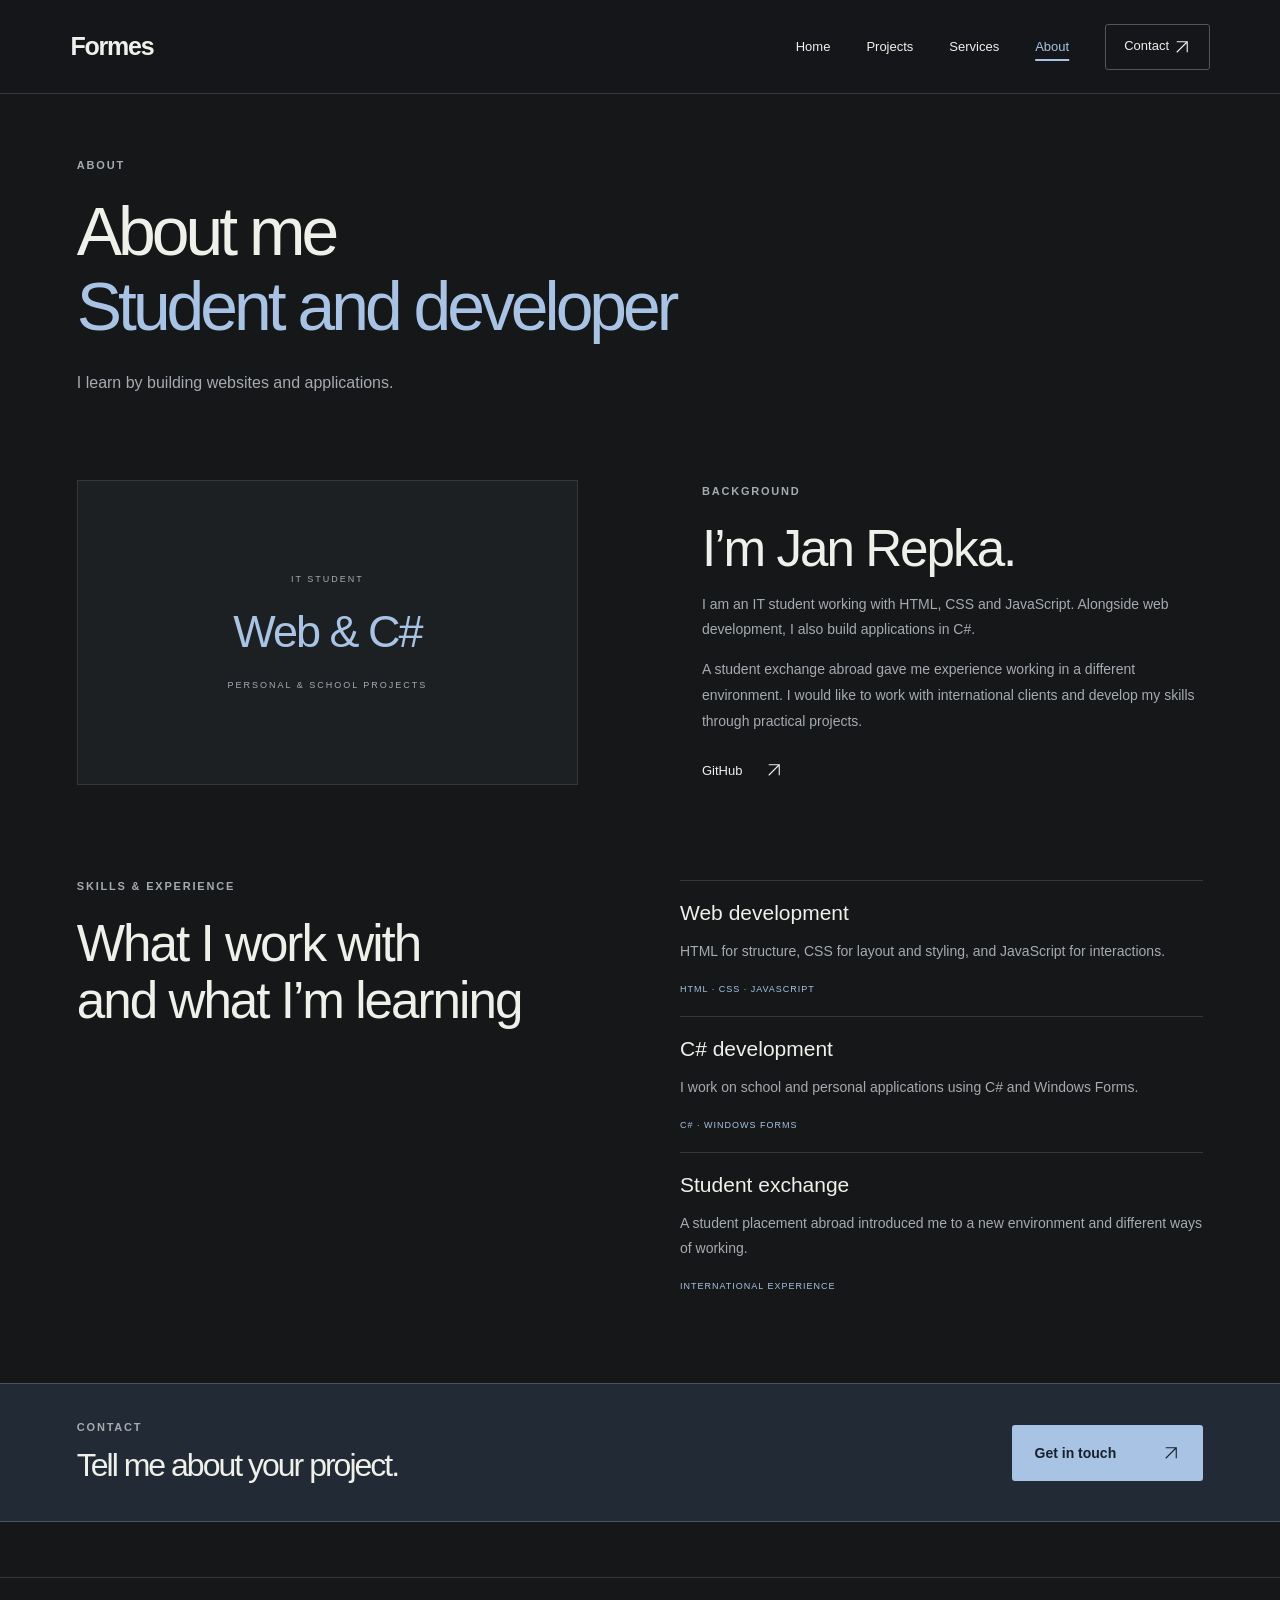
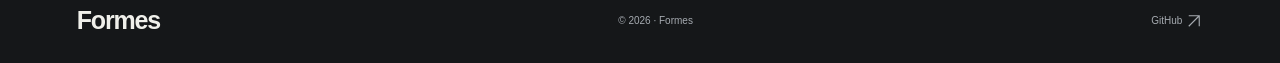
==== commit ff20c513: "Add files via upload" ====
--- a/About.html
+++ b/About.html
@@ -1,136 +1 @@
-<!DOCTYPE html>
-<html lang="en">
-<head>
-  <meta charset="UTF-8">
-  <meta name="viewport" content="width=device-width, initial-scale=1.0">
-  <title>About Me </title>
-  <link rel="stylesheet" href="style.css">
-</head>
-<body>
-
-  <!-- HEADER -->
-  <header class="header">
-    <div class="container nav">
-      <div class="logo-container">
-        <img src="logo.png" alt="logo" class="logo-img">
-        <div class="logo">Repka Jan</div>
-      </div>
-      <nav>
-         <a href="index.html" class="active">Home</a>
-        <a href="projects.html">Projects</a>
-        <a href="#faq">FAQ</a>
-        <a href="services.html">Services</a>
-        <a href="About.html">About</a>
-        <a href="contactme.html">Contact</a>
-      </nav>
-    </div>
-  </header>
-
-  <!-- ABOUT (Info) -->
-  <section id="info" class="info-section">
-    <div class="container">
-      <h2>About Me</h2>
-      
-      <!-- PROFILE CARD -->
-      <div class="info-profile">
-        <div class="profile-avatar">
-          <div class="avatar-placeholder">
-            <svg viewBox="0 0 24 24" fill="none" stroke="currentColor" stroke-width="2">
-              <path d="M20 21v-2a4 4 0 0 0-4-4H8a4 4 0 0 0-4 4v2"></path>
-              <circle cx="12" cy="7" r="4"></circle>
-            </svg>
-          </div>
-        </div>
-        <div class="profile-info">
-          <h3 class="profile-name">Jan Repka</h3>
-          <p class="profile-title">IT Student -- 17</p>
-          <p class="profile-bio">I enjoy discovering new things and constantly trying to improve and move forward</p>
-        </div>
-      </div>
-
-      <!-- INFO GRID -->
-      <div class="info-grid">
-        
-        <!-- ABOUT CARD -->
-        <div class="info-card about-card">
-          <div class="card-icon">
-            <svg viewBox="0 0 24 24" fill="none" stroke="currentColor" stroke-width="2">
-              <path d="M12 2C6.48 2 2 6.48 2 12s4.48 10 10 10 10-4.48 10-10S17.52 2 12 2zm0 18c-4.42 0-8-3.58-8-8s3.58-8 8-8 8 3.58 8 8-3.58 8-8 8zm0-12c-2.21 0-4 1.79-4 4s1.79 4 4 4 4-1.79 4-4-1.79-4-4-4z"></path>
-            </svg>
-          </div>
-          <h4>About</h4>
-          <p class="card-content">I took part in a student exchange program abroad, which helped me grow and see things from a new perspective. I enjoy programming in C# and web development with HTML/CSS</p>
-        </div>
-
-        <!-- SKILLS CARD -->
-        <div class="info-card skills-card">
-          <div class="card-icon">
-            <svg viewBox="0 0 24 24" fill="none" stroke="currentColor" stroke-width="2">
-              <path d="M21.21 15.89A10 10 0 1 1 8 2.83"></path>
-              <line x1="12" y1="4" x2="12" y2="12"></line>
-              <polyline points="12 12 16 16 12 20 8 16 12 12"></polyline>
-            </svg>
-          </div>
-          <h4>programming languages</h4>
-          <div class="skills-list">
-            <span class="skill-tag">c#</span>
-            <span class="skill-tag">c# forms</span>
-            <span class="skill-tag">html</span>
-            <span class="skill-tag">css</span>
-            <span class="skill-tag">javascript</span>
-          </div>
-        </div>
-
-        <!-- INTERESTS CARD -->
-        <div class="info-card interests-card">
-          <div class="card-icon">
-            <svg viewBox="0 0 24 24" fill="none" stroke="currentColor" stroke-width="2">
-              <circle cx="12" cy="12" r="1"></circle>
-              <path d="M12 1v6m0 6v6"></path>
-              <path d="M4.22 4.22l4.24 4.24m3.08 3.08l4.24 4.24"></path>
-              <path d="M1 12h6m6 0h6"></path>
-              <path d="M4.22 19.78l4.24-4.24m3.08-3.08l4.24-4.24"></path>
-            </svg>
-          </div>
-          <h4>Interests</h4>
-          <div class="interests-list">
-            <span class="interest-tag">Web Development</span>
-            <span class="interest-tag">Programming</span>
-            <span class="interest-tag">Travel</span>
-          </div>
-        </div>
-
-      </div>
-
-      <!-- CONTACT SECTION -->
-      <div class="info-contact">
-        <h3>Get In Touch</h3>
-        <div class="contact-methods">
-          <a href="mailto:[jan.repkaaa@gmail.com]" class="contact-btn">
-            <svg viewBox="0 0 24 24" fill="none" stroke="currentColor" stroke-width="2">
-              <rect x="2" y="4" width="20" height="16" rx="2"></rect>
-              <path d="m22 7-8.97 5.7a1.94 1.94 0 0 1-2.06 0L2 7"></path>
-            </svg>
-            Email
-          </a>
-          
-          <a href="https://github.com/jannriv/jannriv.github.io" class="contact-btn" target="_blank">
-            <svg viewBox="0 0 24 24" fill="currentColor">
-              <path d="M12 0c-6.626 0-12 5.373-12 12 0 5.302 3.438 9.8 8.207 11.387.599.111.793-.261.793-.577v-2.234c-3.338.726-4.033-1.416-4.033-1.416-.546-1.387-1.333-1.756-1.333-1.756-1.089-.745.083-.729.083-.729 1.205.084 1.839 1.237 1.839 1.237 1.07 1.834 2.807 1.304 3.492.997.107-.775.418-1.305.762-1.604-2.665-.305-5.467-1.334-5.467-5.931 0-1.311.469-2.381 1.236-3.221-.124-.303-.535-1.524.117-3.176 0 0 1.008-.322 3.301 1.23.957-.266 1.983-.399 3.003-.404 1.02.005 2.047.138 3.006.404 2.291-1.552 3.297-1.23 3.297-1.23.653 1.653.242 2.874.118 3.176.77.84 1.235 1.911 1.235 3.221 0 4.609-2.807 5.624-5.479 5.921.43.372.823 1.102.823 2.222v 3.293c0 .319.192.694.801.576 4.765-1.589 8.199-6.086 8.199-11.386 0-6.627-5.373-12-12-12z"></path>
-            </svg>
-            GitHub
-          </a>
-        </div>
-
-    </div>
-  </section>
-
-  <!-- FOOTER -->
-  <footer class="footer">
-    <div class="container">
-      <p>&copy; 2023 Repka Jan. All rights reserved.</p>
-    </div>
-  </footer>
-
-</body>
-</html>+<!doctype html><html lang="en"><head><meta charset="utf-8"><meta name="viewport" content="width=device-width, initial-scale=1"><meta name="description" content="Web development, website fixes and content updates. Explore personal projects and get in touch to discuss your website."><meta name="theme-color" content="#151719"><title>About — Formes</title><link rel="stylesheet" href="style.css"></head><body><header><a class="brand" href="index.html">Formes</a><button class="menu" aria-expanded="false" aria-controls="navigation">Menu <span>+</span></button><nav id="navigation"><a href="index.html" >Home</a><a href="projects.html" >Projects</a><a href="services.html" >Services</a><a href="About.html" aria-current="page" >About</a><a href="contactme.html" class="nav-contact">Contact <svg class="icon" viewBox="0 0 24 24" fill="none" stroke="currentColor" stroke-width="1.5" aria-hidden="true"><path d="M5 19 19 5M5 5h14v14"/></svg></a></nav></header><main><section class="page-intro wrap"><span class="eyebrow">ABOUT</span><h1>About me<br><span>Student and developer</span></h1><p>I learn by building websites and applications.</p></section><section class="about wrap" id="o-mne"><div class="about-mark profile-facts"><span>IT STUDENT</span><strong>Web & C#</strong><span>PERSONAL & SCHOOL PROJECTS</span></div><div><span class="eyebrow">BACKGROUND</span><h2>I’m Jan Repka.</h2><p>I am an IT student working with HTML, CSS and JavaScript. Alongside web development, I also build applications in C#.</p><p>A student exchange abroad gave me experience working in a different environment. I would like to work with international clients and develop my skills through practical projects.</p><a class="text-link" href="https://github.com/jannriv" target="_blank" rel="noopener noreferrer">GitHub <span><svg class="icon" viewBox="0 0 24 24" fill="none" stroke="currentColor" stroke-width="1.5" aria-hidden="true"><path d="M5 19 19 5M5 5h14v14"/></svg></span></a></div></section><section class="skills-section wrap"><div><span class="eyebrow">SKILLS &amp; EXPERIENCE</span><h2>What I work with<br>and what I’m learning</h2></div><div class="skill-rows"><article><h3>Web development</h3><p>HTML for structure, CSS for layout and styling, and JavaScript for interactions.</p><span>HTML · CSS · JAVASCRIPT</span></article><article><h3>C# development</h3><p>I work on school and personal applications using C# and Windows Forms.</p><span>C# · WINDOWS FORMS</span></article><article><h3>Student exchange</h3><p>A student placement abroad introduced me to a new environment and different ways of working.</p><span>INTERNATIONAL EXPERIENCE</span></article></div></section><section class="mini-cta wrap"><div><span class="eyebrow">CONTACT</span><h2>Tell me about your project.</h2></div><a class="button" href="contactme.html">Get in touch <svg class="icon" viewBox="0 0 24 24" fill="none" stroke="currentColor" stroke-width="1.5" aria-hidden="true"><path d="M5 19 19 5M5 5h14v14"/></svg></a></section></main><footer class="wrap"><a class="brand" href="index.html">Formes</a><span>© 2026 · Formes</span><a href="https://github.com/jannriv" target="_blank" rel="noopener noreferrer">GitHub <svg class="icon" viewBox="0 0 24 24" fill="none" stroke="currentColor" stroke-width="1.5" aria-hidden="true"><path d="M5 19 19 5M5 5h14v14"/></svg></a></footer><script src="script.js"></script></body></html>
--- a/style.css
+++ b/style.css
@@ -1,1561 +1,8 @@
-/* RESET */
-* {
-  margin: 0;
-  padding: 0;
-  box-sizing: border-box;
-}
-
-/* BODY */
-body {
-  font-family: Arial, sans-serif;
-  background: #000000;
-  color: #e6edf3;
-}
-
-/* CONTAINER */
-.container {
-  max-width: 1100px;
-  margin: auto;
-  padding: 20px;
-}
-
-/* HEADER */
-.header {
-  position: sticky;
-  top: 0;
-  background: linear-gradient(135deg, #000000, #1f2937);
-  border-bottom: 1px solid #333;
-  z-index: 1000;
-  padding: 7px 0;
-}
-
-.nav {
-  display: flex;
-  justify-content: space-between;
-  align-items: center;
-}
-
-.logo {
-  color: #00d4ff;
-  font-weight: bold;
-}
-
-/* NAV */
-nav a {
-  margin-left: 20px;
-  text-decoration: none;
-  color: #cbd5e1;
-  transition: 0.3s;
-}
-
-nav a:hover {
-  color: #00d4ff;
-}
-
-/* HERO */
-.hero {
-  background: linear-gradient(135deg, #000000, #1f2937);
-  padding: 100px 0;
-  text-align: center;
-}
-
-.hero-content h1 {
-  font-size: 3rem;
-  margin-bottom: 20px;
-}
-
-.hero-content p {
-  font-size: 1.2rem;
-  margin-bottom: 30px;
-}
-
-.hero-content h2 {
-  font-size: 1.5rem;
-  margin-bottom: 30px;
-  color: #00d4ff;
-}
-
-.btn {
-  display: inline-block;
-  padding: 10px 20px;
-  background: #00d4ff;
-  color: #0b0f17;
-  text-decoration: none;
-  border-radius: 5px;
-  transition: 0.3s;
-}
-
-.btn:hover {
-  background: #0099cc;
-}
-
-/* SECTIONS */
-.about, .projects, .services, .contact {
-  padding: 80px 0;
-}
-
-.about {
-  background: linear-gradient(135deg, #1f2937 0%, #111827 100%);
-}
-
-.projects {
-  background: linear-gradient(135deg, #8a2be2, #add8e6);
-}
-
-.services {
-  background: linear-gradient(135deg, #8902dc, #6b21a8);
-}
-
-.contact {
-  background: linear-gradient(135deg, #0b0f17 0%, #111827 100%);
-  min-height: 100vh;
-}
-
-.projects-page {
-  padding: 80px 0;
-  background: linear-gradient(135deg, #000000 0%, #111827 100%);
-  min-height: 100vh;
-}
-
-.contactForm {
-  background: #0b5cff;
-  padding: 20px;
-  border-radius: 10px;
-}
-
-h2 {
-  text-align: center;
-  margin-bottom: 60px;
-  font-size: 2.5rem;
-  font-weight: 800;
-  letter-spacing: -0.5px;
-  background: linear-gradient(135deg, #ffffff 0%, #64ffda 100%);
-  -webkit-background-clip: text;
-  -webkit-text-fill-color: transparent;
-  background-clip: text;
-  animation: fadeInUp 0.8s ease both;
-}
-
-h3 {
-  font-weight: 700;
-  margin-bottom: 1rem;
-  color: #cbd5e1;
-}
-
-/* PROJECTS */
-.project-grid {
-  display: grid;
-  grid-template-columns: repeat(auto-fit, minmax(300px, 1fr));
-  gap: 20px;
-}
-
-.project {
-  background: #000000;
-  padding: 20px;
-  border-radius: 10px;
-  min-height: 150px;
-  transition: 0.3s;
-}
-
-.project.purple {
-  border: 2px solid #8a2be2;
-  box-shadow: 0 0 10px rgba(138, 43, 226, 0.5);
-}
-
-.project.blue {
-  border: 2px solid #000080;
-  box-shadow: 0 0 10px rgba(0, 0, 128, 0.5);
-}
-
-.project.cyan {
-  border: 2px solid #4b0082;
-  box-shadow: 0 0 10px rgba(75, 0, 130, 0.5);
-}
-
-.project.light-blue {
-  border: 2px solid #191970;
-  box-shadow: 0 0 10px rgba(25, 25, 112, 0.5);
-}
-
-/* SERVICES */
-.service-list {
-  display: grid;
-  grid-template-columns: repeat(auto-fit, minmax(250px, 1fr));
-  gap: 30px;
-}
-
-.service {
-  background: linear-gradient(135deg, rgba(15, 23, 42, 0.8) 0%, rgba(30, 41, 59, 0.8) 100%);
-  padding: 2rem;
-  border-radius: 12px;
-  border: 1px solid rgba(100, 255, 218, 0.2);
-  transition: all 0.3s ease;
-  animation: fadeInUp 0.8s ease both;
-}
-
-.service:nth-child(1) { animation-delay: 0.1s; }
-.service:nth-child(2) { animation-delay: 0.2s; }
-.service:nth-child(3) { animation-delay: 0.3s; }
-
-.service:hover {
-  border-color: #00d4ff;
-  background: linear-gradient(135deg, rgba(15, 23, 42, 1) 0%, rgba(30, 41, 59, 1) 100%);
-  box-shadow: 0 8px 30px rgba(0, 212, 255, 0.2);
-  transform: translateY(-5px);
-}
-
-.service h3 {
-  color: #00d4ff;
-  margin-bottom: 1rem;
-  font-size: 1.3rem;
-}
-
-.service p {
-  color: #cbd5e1;
-  line-height: 1.6;
-  font-size: 0.95rem;
-}
-
-.service-card {
-  cursor: pointer;
-}
-
-.service-card.selected {
-  border-color: #64ffda;
-  box-shadow: 0 0 35px rgba(100, 255, 218, 0.18);
-}
-
-.section-intro {
-  max-width: 760px;
-  margin: 0 auto 40px;
-  text-align: center;
-  color: #dbeafe;
-  line-height: 1.8;
-  font-size: 1rem;
-}
-
-.request-section {
-  display: grid;
-  grid-template-columns: 1.3fr 1fr;
-  gap: 30px;
-  margin-top: 50px;
-  align-items: start;
-}
-
-.request-copy h3 {
-  color: #ffffff;
-  font-size: 2rem;
-  margin-bottom: 16px;
-}
-
-.request-copy p {
-  color: #dbeafe;
-  line-height: 1.7;
-}
-
-.request-note {
-  margin-top: 20px;
-  color: #a5b4fc;
-  font-size: 0.95rem;
-}
-
-.service-request-container {
-  width: 100%;
-}
-
-.service-request-form {
-  background: linear-gradient(135deg, rgba(15, 23, 42, 0.95), rgba(17, 24, 39, 0.95));
-  border: 1px solid rgba(100, 255, 218, 0.18);
-  padding: 28px;
-  border-radius: 18px;
-  display: flex;
-  flex-direction: column;
-  gap: 18px;
-}
-
-.service-request-form .form-group label {
-  color: #a5b4fc;
-  font-size: 0.9rem;
-  text-transform: uppercase;
-  letter-spacing: 0.06em;
-}
-
-.service-request-form .form-group input,
-.service-request-form .form-group textarea,
-.service-request-form .form-group select {
-  width: 100%;
-  padding: 14px 16px;
-  border-radius: 12px;
-  background: #0d1118;
-  border: 1px solid #2d3748;
-  color: #e6edf3;
-  font-family: inherit;
-  outline: none;
-}
-
-.service-request-form .form-group textarea {
-  min-height: 150px;
-  resize: vertical;
-}
-
-.service-request-form .form-group input:focus,
-.service-request-form .form-group textarea:focus,
-.service-request-form .form-group select:focus {
-  border-color: #00d4ff;
-}
-
-.service-request-form .service-submit-btn {
-  width: 100%;
-  padding: 14px 18px;
-  background: linear-gradient(135deg, #00d4ff, #64ffda);
-  border: none;
-  color: #0b0f17;
-  font-weight: 700;
-  border-radius: 12px;
-  cursor: pointer;
-  transition: transform 0.2s ease, filter 0.2s ease;
-}
-
-.service-request-form .service-submit-btn:hover {
-  transform: translateY(-1px);
-  filter: brightness(1.05);
-}
-
-.service-confirmation {
-  display: none;
-  color: #64ffda;
-  margin-top: 10px;
-  font-size: 0.95rem;
-}
-
-@media (max-width: 900px) {
-  .request-section {
-    grid-template-columns: 1fr;
-  }
-}
-
-@media (max-width: 620px) {
-  .service-list {
-    grid-template-columns: 1fr;
-  }
-}
-
-/* FAQ */
-.faq {
-  background: linear-gradient(135deg, #0f172a, #1e293b);
-  padding: 80px 0;
-}
-
-.faq-container {
-  max-width: 800px;
-  margin: 0 auto;
-}
-
-.faq-item {
-  margin-bottom: 16px;
-  border-radius: 12px;
-  overflow: hidden;
-  background: linear-gradient(135deg, rgba(30, 41, 59, 0.8), rgba(51, 65, 85, 0.8));
-  border: 1px solid rgba(100, 255, 218, 0.1);
-  transition: all 0.3s ease;
-}
-
-.faq-item:hover {
-  border-color: rgba(100, 255, 218, 0.3);
-  box-shadow: 0 4px 20px rgba(100, 255, 218, 0.1);
-}
-
-.faq-question {
-  width: 100%;
-  padding: 20px 24px;
-  background: none;
-  border: none;
-  text-align: left;
-  cursor: pointer;
-  display: flex;
-  justify-content: space-between;
-  align-items: center;
-  font-size: 1.1rem;
-  font-weight: 600;
-  color: #e6edf3;
-  transition: all 0.3s ease;
-}
-
-.faq-question:hover {
-  background: rgba(100, 255, 218, 0.05);
-  color: #64ffda;
-}
-
-.faq-icon {
-  font-size: 1.5rem;
-  font-weight: bold;
-  color: #64ffda;
-  transition: transform 0.3s ease;
-  margin-left: 16px;
-}
-
-.faq-answer {
-  max-height: 0;
-  overflow: hidden;
-  transition: max-height 0.4s ease, padding 0.4s ease;
-  background: rgba(15, 23, 42, 0.5);
-}
-
-.faq-answer .answer-content {
-  padding: 0 24px 24px;
-  color: #cbd5e1;
-  line-height: 1.6;
-  font-size: 1rem;
-}
-
-.faq-question[aria-expanded="true"] + .faq-answer {
-  max-height: 200px;
-  padding-top: 0;
-}
-
-/* FEATURES */
-.features-section {
-  background: linear-gradient(135deg, #1e293b, #0f172a);
-  padding: 80px 0;
-}
-
-.features-section .container {
-  max-width: 1100px;
-  margin: 0 auto;
-  padding: 0 20px;
-}
-
-.features-section h2 {
-  text-align: center;
-  margin-bottom: 20px;
-  font-size: 2.5rem;
-  font-weight: 800;
-  background: linear-gradient(135deg, #ffffff 0%, #64ffda 100%);
-  -webkit-background-clip: text;
-  -webkit-text-fill-color: transparent;
-  background-clip: text;
-}
-
-.features-section .section-intro {
-  text-align: center;
-  color: #dbeafe;
-  margin-bottom: 40px;
-  font-size: 1.1rem;
-  line-height: 1.6;
-}
-
-.features-grid {
-  display: grid;
-  grid-template-columns: repeat(auto-fit, minmax(250px, 1fr));
-  gap: 30px;
-  max-width: 1000px;
-  margin: 0 auto;
-}
-
-.feature-item {
-  background: linear-gradient(135deg, rgba(30, 41, 59, 0.8), rgba(51, 65, 85, 0.8));
-  border: 1px solid rgba(100, 255, 218, 0.1);
-  border-radius: 12px;
-  padding: 30px 24px;
-  text-align: center;
-  transition: all 0.3s ease;
-}
-
-.feature-item:hover {
-  border-color: rgba(100, 255, 218, 0.3);
-  box-shadow: 0 4px 20px rgba(100, 255, 218, 0.1);
-  transform: translateY(-5px);
-}
-
-.feature-item h3 {
-  color: #64ffda;
-  margin-bottom: 16px;
-  font-size: 1.3rem;
-  font-weight: 700;
-}
-
-.feature-item p {
-  color: #cbd5e1;
-  line-height: 1.6;
-  font-size: 1rem;
-}
-
-/* Responsive */
-@media (max-width: 768px) {
-  .features-grid {
-    grid-template-columns: 1fr;
-    gap: 20px;
-  }
-  
-  .feature-item {
-    padding: 24px 20px;
-  }
-}
-
-/* CONTACT */
-form {
-  max-width: 600px;
-  margin: auto;
-}
-
-form {
-  background-color: #444444;
-  border-radius: 10px;
-  padding: 20px;
-  width: 300px;
-  margin: 50px auto;
-}
-
-.lb {
-  display: block;
-  margin-bottom: 10px;
-  font-size: 18px;
-  font-weight: bold;
-}
-
-.infos[type="text"], input[type="email"], input[type="date"], textarea {
-  width: 100%;
-  padding: 10px;
-  font-size: 16px;
-  border-radius: 5px;
-  border: none;
-  margin-bottom: 20px;
-  background-color: #333333;
-  color: white;
-}
-
-#send {
-  --glow-color: rgb(176, 255, 189);
-  --glow-spread-color: rgba(123, 255, 160, 0.781);
-  --enhanced-glow-color: rgb(182, 175, 71);
-  --btn-color: rgba(13, 241, 21, 0.508);
-  border: .25em solid var(--glow-color);
-  padding: 1em 2em;
-  color: var(--glow-color);
-  font-size: 14px;
-  font-weight: bold;
-  background-color: var(--btn-color);
-  border-radius: 1em;
-  outline: none;
-  box-shadow: 0 0 1em .25em var(--glow-color),
-        0 0 4em 1em var(--glow-spread-color),
-        inset 0 0 .05em .25em var(--glow-color);
-  text-shadow: 0 0 .5em var(--glow-color);
-  position: relative;
-  transition: all 0.3s;
-}
-#clear {
-  --glow-color: rgb(255, 3, 3);
-  --glow-spread-color: rgba(255, 2, 2, 0.781);
-  --enhanced-glow-color: rgb(0, 0, 0);
-  --btn-color: rgba(225, 122, 122, 0.508);
-  border: .25em solid var(--glow-color);
-  padding: 1em 2em;
-  color: var(--glow-color);
-  font-size: 14px;
-  font-weight: bold;
-  background-color: var(--btn-color);
-  border-radius: 1em;
-  outline: none;
-  box-shadow: 0 0 1em .25em var(--glow-color),
-        0 0 4em 1em var(--glow-spread-color),
-        inset 0 0 .05em .25em var(--glow-color);
-  text-shadow: 0 0 .5em var(--glow-color);
-  position: relative;
-  transition: all 0.3s;
-  margin-left: 50px;
-}
-
-
-#send::after {
-  pointer-events: none;
-  content: "";
-  position: absolute;
-  top: 120%;
-  left: 0;
-  height: 100%;
-  width: 100%;
-  background-color: var(--glow-spread-color);
-  filter: blur(2em);
-  opacity: .7;
-  transform: perspective(1.5em) rotateX(35deg) scale(1, .6);
-}
-
-#send:hover {
-  color: var(--btn-color);
-  background-color: var(--glow-color);
-  box-shadow: 0 0 1em .25em var(--glow-color),
-        0 0 4em 2em var(--glow-spread-color),
-        inset 0 0 .75em .25em var(--glow-color);
-}
-
-#send:active {
-  box-shadow: 0 0 0.6em .25em var(--glow-color),
-        0 0 2.5em 2em var(--glow-spread-color),
-        inset 0 0 .5em .25em var(--glow-color);
-}
-
-#limpar {
-  --glow-color: rgb(255, 176, 176);
-  --glow-spread-color: rgba(255, 123, 123, 0.781);
-  --enhanced-glow-color: rgb(182, 175, 71);
-  --btn-color: rgba(241, 13, 13, 0.508);
-  border: .25em solid var(--glow-color);
-  padding: 1em 2em;
-  color: var(--glow-color);
-  font-size: 14px;
-  font-weight: bold;
-  background-color: var(--btn-color);
-  border-radius: 1em;
-  outline: none;
-  box-shadow: 0 0 1em .25em var(--glow-color),
-        0 0 4em 1em var(--glow-spread-color),
-        inset 0 0 .05em .25em var(--glow-color);
-  text-shadow: 0 0 .5em var(--glow-color);
-  position: relative;
-  transition: all 0.3s;
-}
-
-#limpar::after {
-  pointer-events: none;
-  content: "";
-  position: absolute;
-  top: 120%;
-  left: 0;
-  height: 100%;
-  width: 100%;
-  background-color: var(--glow-spread-color);
-  filter: blur(2em);
-  opacity: .7;
-  transform: perspective(1.5em) rotateX(35deg) scale(1, .6);
-}
-
-#limpar:hover {
-  color: var(--btn-color);
-  background-color: var(--glow-color);
-  box-shadow: 0 0 1em .25em var(--glow-color),
-        0 0 4em 2em var(--glow-spread-color),
-        inset 0 0 .75em .25em var(--glow-color);
-}
-
-#limpar:active {
-  box-shadow: 0 0 0.6em .25em var(--glow-color),
-        0 0 2.5em 2em var(--glow-spread-color),
-        inset 0 0 .5em .25em var(--glow-color);
-}
-
-input, textarea {
-  width: 100%;
-  padding: 10px;
-  margin-bottom: 10px;
-  background: #1f2937;
-  border: 1px solid #cbd5e1;
-  color: #e6edf3;
-  border-radius: 5px;
-}
-
-textarea {
-  height: 100px;
-}
-
-#send, #limpar {
-  margin-right: 10px;
-  padding: 10px 20px;
-  background: #00d4ff;
-  color: #0b0f17;
-  border: none;
-  border-radius: 5px;
-  cursor: pointer;
-  transition: 0.3s;
-}
-
-/* New contact form card styling */
-.form-card1 {
-  background-image: linear-gradient(163deg, #64ffda 0%, #64ffda 100%);
-  border-radius: 5px;
-  transition: all 0.3s;
-  width: min(100%, 840px);
-  max-width: 700px;
-  margin: 0 auto;
-  padding: 1px;
-  border: 1px solid rgba(80, 200, 200, 0.8);
-}
-
-.form-card1:hover {
-  box-shadow: 0px 0px 30px 1px rgba(100, 255, 218, 0.25);
-}
-
-.form-card2 {
-  border-radius: 5px;
-  transition: all 0.2s;
-  background-color: #0b0f17;
-}
-
-.form-card2:hover {
-  transform: scale(0.98);
-  border-radius: 10px;
-}
-
-.form-container {
-  width: 400px;
-  max-width: 100%;
-  background: linear-gradient(#212121, #212121) padding-box,
-              linear-gradient(145deg, transparent 35%, #e81cff, #40c9ff) border-box;
-  border: 2px solid transparent;
-  padding: 32px 24px;
-  font-size: 14px;
-  font-family: inherit;
-  color: white;
-  display: flex;
-  flex-direction: column;
-  gap: 20px;
-  box-sizing: border-box;
-  border-radius: 16px;
-  margin: 0 auto 2rem;
-}
-
-.form-container button:active {
-  transform: scale(0.95);
-}
-
-.form-container .form {
-  display: flex;
-  flex-direction: column;
-  gap: 20px;
-  width: 100%;
-  margin: 0;
-  padding: 0;
-  background: transparent;
-}
-
-.form-container .form-group {
-  display: flex;
-  flex-direction: column;
-  gap: 8px;
-}
-
-.form-container .form-group label {
-  display: block;
-  color: #717171;
-  font-weight: 600;
-  font-size: 12px;
-}
-
-.form-container .form-group input,
-.form-container .form-group textarea {
-  width: 100%;
-  padding: 12px 16px;
-  border-radius: 8px;
-  color: #fff;
-  font-family: inherit;
-  background-color: transparent;
-  border: 1px solid #414141;
-}
-
-.form-container .form-group textarea {
-  min-height: 160px;
-  resize: vertical;
-}
-
-.form-container .form-group input::placeholder,
-.form-container .form-group textarea::placeholder {
-  color: #a5b4fc;
-  opacity: 0.75;
-}
-
-.form-container .form-group input:focus,
-.form-container .form-group textarea:focus {
-  outline: none;
-  border-color: #e81cff;
-}
-
-.form-container .form-submit-btn {
-  display: inline-flex;
-  justify-content: center;
-  align-items: center;
-  font-family: inherit;
-  color: #717171;
-  font-weight: 600;
-  width: 40%;
-  background: #313131;
-  border: 1px solid #414141;
-  padding: 12px 16px;
-  font-size: inherit;
-  cursor: pointer;
-  border-radius: 6px;
-  transition: all 0.2s ease;
-}
-
-.form-container .form-submit-btn:hover {
-  background-color: #fff;
-  border-color: #fff;
-  color: #000;
-}
-
-.form {
-  display: flex;
-  flex-direction: column;
-  align-self: center;
-  font-family: inherit;
-  gap: 10px;
-  padding: 2.5em 2em 1em;
-  background-color: #171717;
-  border-radius: 20px;
-}
-
-.form-heading {
-  text-align: center;
-  margin: 2em;
-  color: #64ffda;
-  font-size: 1.2em;
-  background-color: transparent;
-  align-self: center;
-}
-
-.form-field {
-  display: flex;
-  align-items: center;
-  justify-content: center;
-  gap: 0.5em;
-  border-radius: 10px;
-  padding: 0.6em;
-  border: none;
-  outline: none;
-  color: white;
-  background-color: #171717;
-  box-shadow: inset 2px 5px 10px rgb(5, 5, 5);
-}
-
-.input-field {
-  background: none;
-  border: none;
-  outline: none;
-  width: 100%;
-  color: #ccd6f6;
-  padding-inline: 1em;
-}
-
-textarea.input-field {
-  min-height: 220px;
-  resize: vertical;
-}
-
-.sendMessage-btn {
-  cursor: pointer;
-  margin-bottom: 3em;
-  padding: 1em;
-  border-radius: 10px;
-  border: none;
-  outline: none;
-  background-color: transparent;
-  color: #64ffda;
-  font-weight: bold;
-  outline: 1px solid #64ffda;
-  transition: all ease-in-out 0.3s;
-  position: relative;
-}
-
-.sendMessage-btn:hover:not(:disabled) {
-  transition: all ease-in-out 0.3s;
-  background-color: #64ffda;
-  color: #000;
-  cursor: pointer;
-  box-shadow: inset 2px 5px 10px rgb(5, 5, 5);
-}
-
-.sendMessage-btn:disabled {
-  opacity: 0.6;
-  cursor: not-allowed;
-}
-
-.sendMessage-btn.loading {
-  animation: pulse 1.5s ease-in-out infinite;
-}
-
-@keyframes pulse {
-  0%, 100% {
-    box-shadow: 0 0 0 0 rgba(100, 255, 218, 0.7);
-  }
-  50% {
-    box-shadow: 0 0 0 10px rgba(100, 255, 218, 0);
-  }
-}
-
-.sendMessage-btn.loading::after {
-  content: '';
-  position: absolute;
-  width: 16px;
-  height: 16px;
-  top: 50%;
-  right: 15px;
-  transform: translateY(-50%);
-  border: 2px solid rgba(100, 255, 218, 0.3);
-  border-top: 2px solid #64ffda;
-  border-radius: 50%;
-  animation: spin 0.6s linear infinite;
-}
-
-@keyframes spin {
-  to {
-    transform: translateY(-50%) rotate(360deg);
-  }
-}
-
-.contact-alternative {
-  max-width: 700px;
-  margin: 20px auto 0;
-  padding: 20px;
-  background-color: #0b0f17;
-  border-radius: 20px;
-  border: 1px solid rgba(100, 255, 218, 0.2);
-}
-
-.other-heading {
-  color: #64ffda;
-  text-align: center;
-  font-size: 1.1rem;
-  margin-bottom: 1rem;
-}
-
-.contact-item {
-  color: #cbd5e1;
-  padding: 0.85rem 1rem;
-  border-radius: 12px;
-  background-color: #111417;
-  border: 1px solid rgba(100, 255, 218, 0.12);
-  margin-bottom: 0.75rem;
-}
-
-#send:hover, #limpar:hover {
-  background: #0099cc;
-}
-
-/* ===== INFO SECTION ===== */
-.info-section {
-  padding: 80px 0 80px 0;
-  padding-top: 100px;
-  background: linear-gradient(135deg, #1f2937 0%, #111827 100%);
-  min-height: auto;
-}
-
-.info-section h2 {
-  text-align: center;
-  margin-bottom: 60px;
-  font-size: 2.5rem;
-  font-weight: 800;
-  letter-spacing: -0.5px;
-  background: linear-gradient(135deg, #00d4ff 0%, #64ffda 100%);
-  -webkit-background-clip: text;
-  -webkit-text-fill-color: transparent;
-  background-clip: text;
-}
-
-/* PROFILE CARD */
-.info-profile {
-  display: flex;
-  align-items: center;
-  gap: 3rem;
-  max-width: 700px;
-  margin: 0 auto 4rem;
-  background: linear-gradient(135deg, rgba(15, 23, 42, 0.8) 0%, rgba(30, 41, 59, 0.8) 100%);
-  padding: 2.5rem;
-  border-radius: 16px;
-  border: 1px solid rgba(100, 255, 218, 0.2);
-  animation: slideInUp 0.8s ease;
-}
-
-@keyframes slideInUp {
-  from {
-    opacity: 0;
-    transform: translateY(30px);
-  }
-  to {
-    opacity: 1;
-    transform: translateY(0);
-  }
-}
-
-.profile-avatar {
-  flex-shrink: 0;
-}
-
-.avatar-placeholder {
-  width: 120px;
-  height: 120px;
-  background: linear-gradient(135deg, #00d4ff 0%, #64ffda 100%);
-  border-radius: 50%;
-  display: flex;
-  align-items: center;
-  justify-content: center;
-  color: #000;
-  font-size: 60px;
-  animation: avatarPulse 2s ease-in-out infinite;
-}
-
-@keyframes avatarPulse {
-  0%, 100% {
-    box-shadow: 0 0 20px rgba(100, 255, 218, 0.3);
-  }
-  50% {
-    box-shadow: 0 0 40px rgba(100, 255, 218, 0.6);
-  }
-}
-
-.avatar-placeholder svg {
-  width: 70%;
-  height: 70%;
-  stroke-width: 1.5;
-}
-
-.profile-info h3 {
-  font-size: 1.8rem;
-  font-weight: 700;
-  color: #ffffff;
-  margin-bottom: 0.3rem;
-  letter-spacing: -0.5px;
-}
-
-.profile-title {
-  font-size: 1rem;
-  color: #00d4ff;
-  font-weight: 600;
-  margin-bottom: 1rem;
-  letter-spacing: 0.5px;
-}
-
-.profile-bio {
-  color: #cbd5e1;
-  font-size: 0.95rem;
-  line-height: 1.6;
-}
-
-/* INFO GRID */
-.info-grid {
-  display: grid;
-  grid-template-columns: repeat(auto-fit, minmax(280px, 1fr));
-  gap: 2rem;
-  margin-bottom: 4rem;
-}
-
-.info-card {
-  background: linear-gradient(135deg, rgba(15, 23, 42, 0.6) 0%, rgba(30, 41, 59, 0.6) 100%);
-  padding: 2rem;
-  border-radius: 12px;
-  border: 1px solid rgba(100, 255, 218, 0.15);
-  transition: all 0.4s cubic-bezier(0.23, 1, 0.320, 1);
-  animation: slideInUp 0.8s ease;
-}
-
-.info-card:nth-child(1) { animation-delay: 0.1s; }
-.info-card:nth-child(2) { animation-delay: 0.2s; }
-.info-card:nth-child(3) { animation-delay: 0.3s; }
-
-.info-card:hover {
-  border-color: #00d4ff;
-  background: linear-gradient(135deg, rgba(15, 23, 42, 1) 0%, rgba(30, 41, 59, 1) 100%);
-  box-shadow: 0 10px 40px rgba(0, 212, 255, 0.2);
-  transform: translateY(-8px);
-}
-
-.card-icon {
-  width: 50px;
-  height: 50px;
-  background: linear-gradient(135deg, #00d4ff 0%, #64ffda 100%);
-  border-radius: 10px;
-  display: flex;
-  align-items: center;
-  justify-content: center;
-  margin-bottom: 1rem;
-  color: #000;
-}
-
-.card-icon svg {
-  width: 28px;
-  height: 28px;
-}
-
-.info-card h4 {
-  font-size: 1.3rem;
-  font-weight: 700;
-  color: #ffffff;
-  margin-bottom: 1rem;
-  letter-spacing: -0.3px;
-}
-
-.card-content {
-  color: #cbd5e1;
-  font-size: 0.95rem;
-  line-height: 1.6;
-}
-
-/* SKILLS LIST */
-.skills-list,
-.interests-list {
-  display: flex;
-  flex-wrap: wrap;
-  gap: 0.75rem;
-}
-
-.skill-tag,
-.interest-tag {
-  display: inline-block;
-  padding: 0.6rem 1.2rem;
-  background: rgba(100, 255, 218, 0.1);
-  color: #64ffda;
-  border: 1px solid rgba(100, 255, 218, 0.3);
-  border-radius: 20px;
-  font-size: 0.85rem;
-  font-weight: 500;
-  transition: all 0.3s ease;
-  letter-spacing: 0.3px;
-}
-
-.skill-tag:hover,
-.interest-tag:hover {
-  background: rgba(100, 255, 218, 0.2);
-  border-color: #00d4ff;
-  transform: translateY(-2px);
-  box-shadow: 0 4px 12px rgba(100, 255, 218, 0.2);
-}
-
-/* CONTACT SECTION */
-.info-contact {
-  background: linear-gradient(135deg, rgba(12, 15, 23, 0.6) 0%, rgba(25, 30, 50, 0.6) 100%);
-  padding: 3rem 2rem;
-  border-radius: 16px;
-  border: 1px solid rgba(100, 255, 218, 0.15);
-  text-align: center;
-  max-width: 800px;
-  margin: 0 auto;
-  animation: slideInUp 0.8s ease 0.4s both;
-}
-
-.info-contact h3 {
-  font-size: 1.6rem;
-  font-weight: 700;
-  color: #ffffff;
-  margin-bottom: 2rem;
-  letter-spacing: -0.3px;
-}
-
-.contact-methods {
-  display: flex;
-  gap: 1.5rem;
-  justify-content: center;
-  flex-wrap: wrap;
-}
-
-.contact-btn {
-  display: flex;
-  align-items: center;
-  gap: 0.7rem;
-  padding: 0.9rem 1.8rem;
-  background: linear-gradient(135deg, rgba(0, 212, 255, 0.1) 0%, rgba(100, 255, 218, 0.1) 100%);
-  border: 1.5px solid #00d4ff;
-  border-radius: 8px;
-  color: #00d4ff;
-  text-decoration: none;
-  font-weight: 600;
-  font-size: 0.95rem;
-  transition: all 0.3s cubic-bezier(0.23, 1, 0.320, 1);
-  letter-spacing: 0.3px;
-}
-
-.contact-btn svg {
-  width: 20px;
-  height: 20px;
-}
-
-.contact-btn:hover {
-  background: linear-gradient(135deg, #00d4ff 0%, #64ffda 100%);
-  color: #000;
-  transform: translateY(-4px);
-  box-shadow: 0 10px 25px rgba(0, 212, 255, 0.3);
-}
-
-/* RESPONSIVE */
-@media (max-width: 768px) {
-  .info-profile {
-    flex-direction: column;
-    text-align: center;
-    gap: 1.5rem;
-    padding: 1.5rem;
-  }
-
-  .profile-avatar {
-    margin-bottom: 0.5rem;
-  }
-
-  .avatar-placeholder {
-    width: 100px;
-    height: 100px;
-    font-size: 50px;
-  }
-
-  .profile-info h3 {
-    font-size: 1.5rem;
-  }
-
-  .info-grid {
-    grid-template-columns: 1fr;
-    gap: 1.5rem;
-  }
-
-  .info-section h2 {
-    font-size: 2rem;
-  }
-
-  .contact-methods {
-    flex-direction: column;
-    align-items: stretch;
-  }
-
-  .contact-btn {
-    justify-content: center;
-  }
-
-  .info-contact {
-    padding: 2rem 1.5rem;
-  }
-
-  .info-section {
-    padding: 40px 0;
-  }
-}
-
-@media (max-width: 480px) {
-  .info-profile {
-    padding: 1.5rem 1rem;
-    margin-bottom: 2rem;
-  }
-
-  .profile-info h3 {
-    font-size: 1.3rem;
-  }
-
-  .profile-title {
-    font-size: 0.9rem;
-  }
-
-  .profile-bio {
-    font-size: 0.85rem;
-  }
-
-  .info-card h4 {
-    font-size: 1.1rem;
-  }
-
-  .skills-list,
-  .interests-list {
-    gap: 0.5rem;
-  }
-
-  .skill-tag,
-  .interest-tag {
-    padding: 0.5rem 1rem;
-    font-size: 0.8rem;
-  }
-}
-
-/* FOOTER */
-.footer {
-  background: #000000;
-  color: #e6edf3;
-  text-align: center;
-  padding: 2px px;
-    margin: 0;
-}
-
-
-/* HERO */
-.hero {
-  height: 90vh;
-  display: flex;
-  align-items: center;
-  text-align: center;
-  background: linear-gradient(135deg, #000000 0%, #0f0f1e 50%, #1a1a3e 100%);
-  position: relative;
-  overflow: hidden;
-}
-
-
-
-
-.hero::before {
-  content: '';
-  position: absolute;
-  width: 500px;
-  height: 500px;
-  background: radial-gradient(circle, rgba(0, 212, 255, 0.1) 0%, transparent 70%);
-  top: -250px;
-  right: -250px;
-  animation: float 20s ease-in-out infinite;
-}
-
-@keyframes float {
-  0%, 100% { transform: translateY(0px); }
-  50% { transform: translateY(-30px); }
-}
-
-/* HERO CONTENT */
-.hero-content {
-  margin: auto;
-  max-width: 700px;
-  position: relative;
-  z-index: 1;
-  animation: fadeInUp 1s ease 0.2s both;
-}
-
-/* TITLE */
-.hero h1 {
-  font-size: 3.5rem;
-  line-height: 1.2;
-  font-weight: 800;
-  letter-spacing: -1px;
-  margin-bottom: 1rem;
-  background: linear-gradient(135deg, #ffffff 0%, #64ffda 100%);
-  -webkit-background-clip: text;
-  -webkit-text-fill-color: transparent;
-  background-clip: text;
-}
-
-.hero h1 span {
-  color: #00d4ff;
-}
-
-/* TEXT */
-.hero p {
-  margin-top: 20px;
-  color: #cbd5e1;
-  font-size: 1.2rem;
-  font-weight: 300;
-  letter-spacing: 0.5px;
-}
-
-.hero h2 {
-  font-size: 1.5rem;
-  margin-bottom: 30px;
-  color: #00d4ff;
-  font-weight: 600;
-}
-
-/* BUTTON */
-.btn {
-  display: inline-block;
-  margin-top: 25px;
-  padding: 14px 35px;
-  background: linear-gradient(135deg, #00d4ff 0%, #64ffda 100%);
-  color: #000;
-  text-decoration: none;
-  border-radius: 8px;
-  transition: all 0.4s cubic-bezier(0.23, 1, 0.320, 1);
-  font-weight: 600;
-  letter-spacing: 0.5px;
-  box-shadow: 0 4px 15px rgba(0, 212, 255, 0.3);
-  border: none;
-  cursor: pointer;
-
-  display: block;
-  margin: 25px auto;
-  text-align: center;
-}
-
-.btn:hover {
-  transform: translateY(-3px);
-  box-shadow: 0 8px 25px rgba(0, 212, 255, 0.5);
-  background: linear-gradient(135deg, #64ffda 0%, #00d4ff 100%);
-}
-
-.switch {
-  --_switch-bg-clr: #70a9c5;
-  --_switch-padding: 4px; /* padding around button*/
-  --_slider-bg-clr: rgba(12, 74, 110, 0.65); /* slider color unchecked */
-  --_slider-bg-clr-on: rgba(12, 74, 110, 1); /* slider color checked */
-  --_slider-txt-clr: #ffffff;
-  --_label-padding: 1rem 2rem; /* padding around the labels -  this gives the switch it's global width and height */
-  --_switch-easing: cubic-bezier(
-    0.47,
-    1.64,
-    0.41,
-    0.8
-  ); /* easing on toggle switch */
-  color: white;
-  width: fit-content;
-  display: grid;
-  justify-content: center;
-  position: relative;
-  border-radius: 9999px;
-  cursor: pointer;
-  grid-template-columns: repeat(2, minmax(0, 1fr));
-  position: relative;
-  isolation: isolate;
-  margin: 80px auto 0;
-}
-
-.switch input[type="checkbox"] {
-  position: absolute;
-  width: 1px;
-  height: 1px;
-  padding: 0;
-  margin: -1px;
-  overflow: hidden;
-  clip: rect(0, 0, 0, 0);
-  white-space: nowrap;
-  border-width: 0;
-}
-.switch > span {
-  display: grid;
-  place-content: center;
-  transition: opacity 300ms ease-in-out 150ms;
-  padding: var(--_label-padding);
-}
-.switch::before,
-.switch::after {
-  content: "";
-  position: absolute;
-  border-radius: inherit;
-  transition: inset 150ms ease-in-out;
-}
-/* switch slider */
-.switch::before {
-  background-color: var(--_slider-bg-clr);
-  inset: var(--_switch-padding) 50% var(--_switch-padding)
-    var(--_switch-padding);
-  transition:
-    inset 500ms var(--_switch-easing),
-    background-color 500ms ease-in-out;
-  z-index: -1;
-  box-shadow:
-    inset 0 1px 1px rgba(0, 0, 0, 0.3),
-    0 1px rgba(255, 255, 255, 0.3);
-}
-/* switch bg color */
-.switch::after {
-  background-color: var(--_switch-bg-clr);
-  inset: 0;
-  z-index: -2;
-}
-/* switch hover & focus */
-.switch:focus-within::after {
-  inset: -0.25rem;
-}
-.switch:has(input:checked):hover > span:first-of-type,
-.switch:has(input:not(:checked)):hover > span:last-of-type {
-  opacity: 1;
-  transition-delay: 0ms;
-  transition-duration: 100ms;
-}
-/* switch hover */
-.switch:has(input:checked):hover::before {
-  inset: var(--_switch-padding) var(--_switch-padding) var(--_switch-padding)
-    45%;
-}
-.switch:has(input:not(:checked)):hover::before {
-  inset: var(--_switch-padding) 45% var(--_switch-padding)
-    var(--_switch-padding);
-}
-/* checked - move slider to right */
-.switch:has(input:checked)::before {
-  background-color: var(--_slider-bg-clr-on);
-  inset: var(--_switch-padding) var(--_switch-padding) var(--_switch-padding)
-    50%;
-}
-/* checked - set opacity */
-.switch > span:last-of-type,
-.switch > input:checked + span:first-of-type {
-  opacity: 0.75;
-}
-.switch > input:checked ~ span:last-of-type {
-  opacity: 1;
-}
-
-.cards-container {
-  display: grid;
-  grid-template-columns: repeat(auto-fit, minmax(300px, 1fr));
-  gap: 40px;
-  margin: 20px auto;
-  max-width: 1400px;
-  padding: 0 20px;
-}
-
-.card {
-  position: relative;
-  width: 300px;
-  height: 200px;
-  background: linear-gradient(-45deg, #f89b29 0%, #ff0f7b 100% );
-  border-radius: 10px;
-  display: flex;
-  align-items: center;
-  justify-content: center;
-  overflow: hidden;
-  transition: all 0.6s cubic-bezier(0.23, 1, 0.320, 1);
-  animation: fadeInUp 0.6s ease both;
-}
-
-.card:nth-child(1) { animation-delay: 0.1s; }
-.card:nth-child(2) { animation-delay: 0.2s; }
-.card:nth-child(3) { animation-delay: 0.3s; }
-.card:nth-child(4) { animation-delay: 0.4s; }
-.card:nth-child(5) { animation-delay: 0.5s; }
-.card:nth-child(n+6) { animation-delay: 0.6s; }
-
-@keyframes fadeInUp {
-  from {
-    opacity: 0;
-    transform: translateY(30px);
-  }
-  to {
-    opacity: 1;
-    transform: translateY(0);
-  }
-}
-
-.card svg {
-  width: 48px;
-  fill: #333;
-  transition: all 0.6s cubic-bezier(0.23, 1, 0.320, 1);
-}
-
-.card:hover {
-  transform: rotate(-5deg) scale(1.1);
-  box-shadow: 0 10px 20px rgba(0, 0, 0, 0.2);
-}
-
-.card__content {
-  position: absolute;
-  top: 50%;
-  left: 50%;
-  transform: translate(-50%, -50%) rotate(-45deg);
-  width: 100%;
-  height: 100%;
-  padding: 20px;
-  box-sizing: border-box;
-  background-color: #fff;
-  opacity: 0;
-  transition: all 0.6s cubic-bezier(0.23, 1, 0.320, 1);
-}
-
-.card:hover .card__content {
-  transform: translate(-50%, -50%) rotate(0deg);
-  opacity: 1;
-}
-
-.card__title {
-  margin: 0;
-  font-size: 24px;
-  color: #333;
-  font-weight: 700;
-}
-
-.card__description {
-  margin: 10px 0 0;
-  font-size: 14px;
-  color: #777;
-  line-height: 1.4;
-}
-
-.card:hover svg {
-  scale: 0;
-  transform: rotate(-45deg);
-}
-
+:root{--bg:#151719;--panel:#1d2023;--line:#34383c;--text:#f0f0eb;--muted:#a6abb1;--accent:#a9c3e5}*{box-sizing:border-box}html{scroll-behavior:smooth;scroll-padding-top:90px}body{margin:0;background:var(--bg);color:var(--text);font-family:Arial,Helvetica,sans-serif;-webkit-font-smoothing:antialiased}a{color:inherit;text-decoration:none}button,input,select,textarea{font:inherit}button,a,summary,select{touch-action:manipulation}a:focus-visible,button:focus-visible,summary:focus-visible,select:focus-visible,textarea:focus-visible{outline:2px solid var(--accent);outline-offset:6px}header{height:94px;padding:0 5.5%;display:flex;justify-content:space-between;align-items:center;border-bottom:1px solid var(--line);background:var(--bg)}.brand{font-size:25px;letter-spacing:-1.2px;font-weight:700}.brand>span{font-size:12px;vertical-align:top;margin-left:4px}nav{display:flex;align-items:center;gap:36px;font-size:13px}nav a:hover,.text-link:hover{color:var(--accent)}.nav-contact{border:1px solid #50565c;padding:13px 18px;border-radius:3px}.nav-contact span{margin-left:20px}.menu{display:none}.wrap{max-width:1360px;margin:auto;padding-left:6%;padding-right:6%}.hero{padding-top:76px}.eyebrow{font-size:11px;letter-spacing:1.8px;font-weight:600;color:var(--muted);display:block}.dot{display:inline-block;background:var(--accent);width:6px;height:6px;border-radius:50%;margin-right:9px;vertical-align:2px}h1{font-size:clamp(64px,8.8vw,126px);letter-spacing:-7px;line-height:1.04;font-weight:500;margin:37px 0 35px}h1 span,.contact h2 span{color:var(--accent)}.hero-bottom{display:flex;align-items:center;gap:32px}.hero-bottom p{font-size:16px;line-height:1.7;color:var(--muted);margin:0 auto 0 0}.button{display:inline-flex;justify-content:space-between;align-items:center;gap:46px;border:0;border-radius:3px;background:var(--accent);color:#17212c;padding:19px 23px;font-size:14px;font-weight:600;cursor:pointer;transition:background .2s}.button:hover{background:#c6d9ef}.button span{font-size:21px;font-weight:400}.text-link{font-size:13px;display:inline-flex;gap:23px;align-items:center}.hero-foot{border-top:1px solid var(--line);margin-top:65px;padding:20px 0;display:flex;justify-content:space-between;font-size:9px;color:var(--muted);letter-spacing:1.5px}.work,.services,.process{padding-top:94px}.section-head{display:flex;justify-content:space-between;align-items:end;margin-bottom:38px;gap:30px}h2{font-size:clamp(32px,4vw,54px);line-height:1.12;letter-spacing:-2px;font-weight:400;margin:23px 0 0}.section-head>p{font-size:14px;line-height:1.8;color:var(--muted);margin:0 0 3px}.project-preview{display:block;background:#24282c;border:1px solid #30363c;padding:48px 7% 0;border-radius:4px;overflow:hidden}.browser{max-width:900px;margin:auto;background:#e7e7e0;color:#242827;border:1px solid #50565a;box-shadow:0 16px 50px #0003;border-radius:7px 7px 0 0}.browser-bar{display:flex;gap:5px;align-items:center;background:#353a3f;padding:12px 14px;color:#bfc6cc;font-size:9px}.browser-bar i{width:5px;height:5px;border-radius:50%;background:#79818a}.browser-bar>span{margin:auto}.browser-bar b{font-size:13px}.mock-page{padding:25px 38px}.mock-nav{font-weight:700;font-size:15px;display:flex;justify-content:space-between}.mock-nav span{font-weight:400;font-size:9px}.mock-content{display:flex;justify-content:space-between;align-items:center;gap:20px;padding:48px 0}.mock-content small{font-size:7px;letter-spacing:1.5px}.mock-content h3{font-weight:400;font-size:clamp(27px,4vw,53px);line-height:1.07;letter-spacing:-2.5px;margin:17px 0}.mock-content em{font-style:normal;color:#687d90}.mock-content p{font-size:10px;color:#62696b}.mock-btn{display:inline-block;background:#303b43;color:#fff;font-size:8px;padding:11px;margin-top:12px}.type-art{position:relative;font-size:clamp(100px,17vw,220px);font-weight:700;letter-spacing:-28px;line-height:1;color:#a6afb5;padding-right:25px}.type-art>span{color:#596d7d;position:relative;top:20px}.type-art small{display:block;font-size:6px;letter-spacing:1.5px;text-align:right;line-height:1.6;margin-top:24px;color:#616a70}.mock-footer{font-size:6px;letter-spacing:1px;display:flex;justify-content:space-between;border-top:1px solid #c4c7c3;padding-top:15px}.project-caption{display:flex;align-items:center;justify-content:space-between;padding:20px 0}.project-caption h3{font-size:20px;letter-spacing:-.5px;margin:0 0 8px;font-weight:400}.project-caption p{font-size:12px;color:var(--muted);margin:0}.round{border:1px solid var(--line);width:42px;height:42px;display:grid;place-items:center;border-radius:50%;font-size:22px}details{border-bottom:1px solid var(--line)}summary{cursor:pointer;list-style:none;padding:23px 0;font-size:15px;display:flex;justify-content:space-between;gap:20px}summary::-webkit-details-marker{display:none}summary>span{color:var(--accent)}details[open] summary>span{transform:rotate(45deg)}details p{font-size:14px;line-height:1.8;color:var(--muted);max-width:770px;margin:0 0 23px}.project-detail summary{font-size:12px;color:var(--muted)}.service{display:grid;grid-template-columns:60px 1fr 1fr 30px;gap:20px;align-items:center;border-top:1px solid var(--line);padding:29px 0;transition:background .2s}.service:last-child{border-bottom:1px solid var(--line)}.service:hover{background:#1d2023}.number{font-size:11px;color:var(--muted)}.service h3{font-size:29px;letter-spacing:-1px;font-weight:400;margin:0}.service p{font-size:13px;line-height:1.7;color:var(--muted);margin:0}.arrow{font-size:27px;color:var(--accent)}.about{display:grid;grid-template-columns:1fr 1fr;gap:11%;padding-top:110px;padding-bottom:15px;align-items:center}.about-mark{min-height:305px;background:var(--panel);border:1px solid var(--line);font-size:150px;letter-spacing:-18px;display:flex;flex-direction:column;align-items:center;justify-content:center;color:#89939f}.about-mark span{font-size:8px;letter-spacing:2px;color:var(--muted);margin-top:18px}.about p{font-size:14px;line-height:1.85;color:var(--muted)}.about .text-link{margin-top:12px}.steps{display:grid;grid-template-columns:repeat(3,1fr);gap:40px;border-top:1px solid var(--line);padding-top:30px}.steps article>span{font-size:10px;letter-spacing:1px;color:var(--accent)}.steps h3{font-size:20px;font-weight:400;letter-spacing:-.4px;margin:21px 0 12px}.steps p{font-size:13px;line-height:1.8;color:var(--muted);max-width:280px}.faq{padding-top:105px;padding-bottom:105px;display:grid;grid-template-columns:1fr 1fr;gap:60px}.faq h2{font-size:35px}.faq details:first-child{border-top:1px solid var(--line)}.contact{border-top:1px solid var(--line);padding-top:75px;padding-bottom:80px;display:grid;grid-template-columns:1fr 1fr;gap:70px}.contact h2{font-size:clamp(40px,4.8vw,66px);margin-bottom:23px}.contact p{font-size:13px;line-height:1.8;color:var(--muted)}.email{display:inline-block;font-size:17px;margin-top:13px;border-bottom:1px solid #535c64;padding-bottom:7px}form{padding-top:5px}label{font-size:12px;display:block;margin-bottom:12px}select,textarea{color:var(--text);background:#1d2023;border:1px solid #42484f;border-radius:3px;padding:15px;width:100%;font-size:13px;margin-bottom:24px}textarea{resize:vertical;min-height:110px}form .button{width:100%}.contact .form-note{font-size:11px;margin-top:15px}.contact #status{color:var(--accent)}footer{border-top:1px solid var(--line);display:flex;justify-content:space-between;align-items:center;gap:20px;padding-top:28px!important;padding-bottom:28px!important}footer>span,footer>a:last-child{font-size:10px;color:var(--muted)}@media(min-width:1500px){header{padding-left:calc((100vw - 1197px)/2);padding-right:calc((100vw - 1197px)/2)}}@media(max-width:800px){header{height:76px}.menu{display:flex;gap:20px;background:none;border:1px solid var(--line);padding:10px 14px;color:var(--text);font-size:12px}nav{display:none;position:absolute;top:76px;left:0;right:0;background:var(--bg);padding:24px 6%;z-index:10;flex-direction:column;align-items:stretch;border-bottom:1px solid var(--line);gap:24px}nav.open{display:flex}.hero{padding-top:55px}h1{letter-spacing:-4px}.hero-bottom{flex-wrap:wrap;gap:23px}.hero-bottom p{width:100%;font-size:15px}.hero-foot{margin-top:44px;font-size:7px;gap:25px}.section-head{display:block}.section-head>p{margin-top:22px}.work,.services,.process{padding-top:65px}.project-preview{padding:25px 5% 0}.mock-page{padding:20px}.mock-content{padding:35px 0}.mock-content p{max-width:140px;line-height:1.5}.type-art{letter-spacing:-15px;padding-right:15px}.service{grid-template-columns:25px 1fr 25px;gap:10px;padding:24px 0}.service h3{font-size:24px}.service p{grid-column:2;grid-row:2}.service .arrow{grid-column:3;grid-row:1}.about{gap:35px;padding-top:65px}.about-mark{min-height:270px;font-size:110px;letter-spacing:-14px}.steps{gap:23px}.faq{gap:30px;padding-top:70px;padding-bottom:70px}.contact{gap:35px}.email{font-size:14px}}@media(max-width:540px){h1{font-size:64px;letter-spacing:-3.8px}.hero-bottom .button{padding:16px 18px;gap:24px}.hero-bottom .text-link{font-size:11px;gap:9px}.hero-foot>span:last-child{display:none}.mock-nav span{font-size:7px}.mock-content{gap:10px;padding:30px 0}.mock-content h3{font-size:32px;letter-spacing:-1.5px}.type-art{font-size:100px;letter-spacing:-18px;padding-right:12px}.type-art small{font-size:4px;letter-spacing:1px}.mock-content small{font-size:5px}.mock-content p{font-size:7px}.mock-btn{font-size:6px;padding:8px}.mock-footer{font-size:4px}.about,.faq,.contact{grid-template-columns:1fr}.about-mark{min-height:220px}.steps{grid-template-columns:1fr;gap:20px}.steps h3{margin-top:12px}.steps p{max-width:none}.steps article{padding-bottom:16px;border-bottom:1px solid var(--line)}.contact{padding-top:55px;padding-bottom:45px}footer{flex-wrap:wrap}footer>span{order:3;width:100%}h2{letter-spacing:-1.3px}.project-caption h3{font-size:18px}.project-caption p{font-size:10px}.desktop{display:none}}@media(prefers-reduced-motion:reduce){html{scroll-behavior:auto}*{transition:none!important}}
+
+.icon{width:18px;height:18px;display:inline-block;vertical-align:middle;flex-shrink:0}.browser-bar .icon,.mock-btn .icon{width:10px;height:10px}
+/* Personal portfolio / multi-page layout */
+header{position:sticky;top:0;z-index:50;background:#151719f5;backdrop-filter:blur(12px)}.brand-dot{color:var(--accent);font-size:30px!important;vertical-align:baseline!important;margin-left:1px!important}nav a[aria-current=page]{color:var(--accent)}nav a[aria-current=page]:not(.nav-contact){text-decoration:underline;text-underline-offset:8px;text-decoration-thickness:2px}.home-hero{display:grid;grid-template-columns:1.3fr 1fr;gap:45px;align-items:center;padding-top:70px;padding-bottom:65px}.home-hero h1{font-size:clamp(46px,5.3vw,76px);letter-spacing:-4px;line-height:1.09;margin:30px 0 24px}.hero-copy>p{font-size:15px;color:var(--muted);line-height:1.9}.hero-actions{display:flex;gap:24px;align-items:center;margin-top:30px;flex-wrap:wrap}.hero-actions .button{gap:28px}.hero-actions .text-link{font-size:12px;gap:10px}.hero-visual{position:relative;min-height:430px;border:1px solid #424c59;border-radius:12px;background:#20272e;overflow:hidden;transform:rotate(2deg);box-shadow:14px 16px 0 #1a1d21}.visual-top,.visual-bottom{display:flex;justify-content:space-between;padding:23px;font-size:8px;letter-spacing:1.4px;color:#a2afbe}.visual-bottom{position:absolute;bottom:0;left:0;right:0;border-top:1px solid #36414c}.big-monogram{position:relative;font-size:210px;font-weight:700;letter-spacing:-35px;line-height:1.15;text-align:center;color:#e5e7e6;padding-right:30px}.big-monogram>span{color:var(--accent);position:relative;top:13px}.orbit{position:absolute;top:14%;left:13%;width:75%;height:78%;border:1px solid #9cb5d759;border-radius:50%;transform:rotate(-30deg);pointer-events:none}.code-note{position:absolute;bottom:68px;left:20px;right:25px;background:#151a20;border:1px solid #495363;border-radius:6px;transform:rotate(-5deg);box-shadow:0 12px 25px #0003}.code-note>div{padding:12px 14px;display:flex;gap:4px;border-bottom:1px solid #343e49;align-items:center}.code-note i{width:5px;height:5px;background:#798898;border-radius:50%}.code-note div>span{font-size:9px;color:var(--muted);margin-left:auto}.code-note code{display:block;padding:16px;font-size:11px;line-height:1.9;color:#e2e6ec}.code-note code>span{color:#94b1d3}.tech-strip{display:flex;gap:34px;align-items:center;border-block:1px solid var(--line);padding-top:21px;padding-bottom:21px}.tech-strip>span{font-size:8px;letter-spacing:1.3px;color:var(--muted)}.tech-strip>span:last-child{margin-left:auto;display:flex;align-items:center;gap:10px}.tech-strip b{font-size:13px;font-weight:400;color:#d5d8dd}.tech-strip .icon{width:12px;height:12px}.home-work,.home-services{padding-top:70px}.home-work .section-head h2,.home-services .section-head h2{font-size:39px}.home-work .project-preview{padding-top:30px}.home-work .mock-content{padding:30px 0}.home-work .mock-page{padding:23px 38px}.home-work .browser{max-width:810px}.home-work .mock-content h3{font-size:43px}.home-work .type-art{font-size:150px}.project-tag{font-size:9px;border:1px solid var(--line);padding:10px;letter-spacing:1px;color:var(--muted)}.service-teasers{display:grid;grid-template-columns:repeat(3,1fr);gap:16px}.service-teasers>a{padding:25px;background:#1d2126;border:1px solid #363e48;border-radius:5px;transition:transform .2s,border-color .2s}.service-teasers>a:hover{transform:translateY(-5px);border-color:#93abc9}.teaser-top{display:flex;align-items:center;justify-content:space-between;font-size:10px;color:var(--accent)}.service-teasers h3{font-size:24px;letter-spacing:-.7px;font-weight:400;margin:28px 0 13px}.service-teasers p{font-size:13px;color:var(--muted);line-height:1.8;margin:0}.home-about{display:grid;grid-template-columns:1fr 1.5fr;gap:70px;padding-top:70px;padding-bottom:65px;align-items:center}.about-small-mark{font-size:90px;letter-spacing:-12px;color:#6b7f96;display:block;margin-top:20px;font-family:monospace}.home-about h2{margin-top:0;font-size:40px}.home-about p{font-size:14px;line-height:1.85;color:var(--muted);max-width:490px}.mini-cta{display:flex;align-items:center;justify-content:space-between;gap:30px;background:#222b35;border-block:1px solid #465364;padding-top:37px;padding-bottom:37px;margin-bottom:55px}.mini-cta h2{font-size:32px;margin-top:15px}.page-intro{padding-top:65px;padding-bottom:20px}.page-intro h1{font-size:clamp(48px,6vw,84px);line-height:1.1;letter-spacing:-4px;margin:24px 0}.page-intro h1 span{color:var(--accent)}.page-intro>p{font-size:16px;line-height:1.9;color:var(--muted);max-width:650px}.page-intro+.work,.page-intro+.services,.page-intro+.about{padding-top:45px}.work.interior-section{padding-bottom:65px}.interior-section .section-head h2{font-size:36px}.skills-section{display:grid;grid-template-columns:1fr 1fr;gap:80px;padding-top:80px;padding-bottom:70px}.skill-rows article{border-top:1px solid var(--line);padding:20px 0}.skill-rows h3{font-size:21px;font-weight:400;margin:0 0 12px}.skill-rows p{font-size:14px;line-height:1.8;color:var(--muted)}.skill-rows article>span{font-size:9px;letter-spacing:1px;color:var(--accent)}.contact-page{margin-top:25px;border-top:0;padding-top:30px}.page-intro+.contact h2{font-size:40px}.hero-visual{animation:appear .7s ease-out both}.hero-copy{animation:appear .5s ease-out both}@keyframes appear{from{opacity:0;translate:0 12px}to{opacity:1;translate:0 0}}@media(max-width:1000px){.home-hero{gap:30px}.home-hero h1{font-size:54px;letter-spacing:-3px}.hero-visual{min-height:390px}.big-monogram{font-size:175px}.tech-strip{gap:25px}.tech-strip>span:last-child{display:none}}@media(max-width:800px){.home-hero{padding-top:45px;grid-template-columns:1fr 1fr;gap:25px}.home-hero h1{font-size:43px;letter-spacing:-2.5px}.hero-copy>p{font-size:13px}.hero-visual{min-height:350px}.big-monogram{font-size:155px;letter-spacing:-26px}.visual-top{padding:17px;font-size:6px}.code-note{bottom:65px;left:14px;right:14px}.code-note code{font-size:9px;padding:12px}.hero-actions{gap:20px;margin-top:20px}.hero-actions .button{font-size:12px;padding:15px}.home-work .section-head,.home-services .section-head{display:flex;align-items:end}.section-head .text-link{gap:10px;font-size:11px}.service-teasers>a{padding:20px}.service-teasers h3{font-size:21px}.home-about{gap:35px}.mini-cta h2{font-size:27px}.skills-section{gap:40px}.page-intro h1{letter-spacing:-2px}}@media(max-width:580px){.home-hero{grid-template-columns:1fr;gap:35px;padding-bottom:40px}.home-hero h1{font-size:52px;letter-spacing:-3px}.hero-copy>p{font-size:14px}.hero-visual{min-height:335px;max-width:430px;transform:rotate(1deg)}.big-monogram{font-size:175px}.visual-top{font-size:7px}.code-note{left:25px;right:25px}.code-note code{font-size:10px}.tech-strip{gap:20px;padding-top:17px;padding-bottom:17px;flex-wrap:wrap}.tech-strip>span:first-child{width:100%}.tech-strip b{font-size:12px}.home-work,.home-services{padding-top:45px}.home-work .section-head,.home-services .section-head{display:block}.section-head .text-link{margin-top:18px}.home-work .section-head h2,.home-services .section-head h2{font-size:34px}.home-work .mock-page{padding:18px}.home-work .mock-content h3{font-size:30px}.home-work .type-art{font-size:95px}.home-work .project-preview{padding:20px 5% 0}.project-tag{font-size:6px;padding:7px}.service-teasers{grid-template-columns:1fr;gap:12px}.service-teasers>a{padding:22px}.service-teasers h3{margin-top:17px}.home-about{grid-template-columns:1fr;gap:20px;padding-top:50px;padding-bottom:45px}.about-small-mark{display:none}.home-about h2{font-size:35px}.mini-cta{flex-direction:column;align-items:start;padding-top:30px;padding-bottom:30px;margin-bottom:35px;gap:25px}.mini-cta h2{font-size:29px}.page-intro{padding-top:45px}.page-intro h1{font-size:47px;letter-spacing:-2.5px}.page-intro>p{font-size:14px}.skills-section{grid-template-columns:1fr;gap:30px;padding-top:50px;padding-bottom:40px}.hero-actions .text-link{font-size:12px}.home-hero .hero-copy>p br{display:none}.contact-page{padding-top:15px}.page-intro+.about{padding-top:25px}}@media(prefers-reduced-motion:reduce){.hero-visual,.hero-copy{animation:none}}
+.personal-card{border:1px solid #455363;background:#20272e;border-radius:10px;padding:27px 29px;box-shadow:10px 12px 0 #1b1f24}.personal-card-top{font-size:9px;letter-spacing:1.3px;color:var(--muted)}.personal-card h2{font-size:27px;letter-spacing:-.7px;line-height:1.3;margin:22px 0}.personal-card h2>span{color:var(--accent)}.personal-row{display:flex;gap:15px;border-top:1px solid #3a4652;padding:17px 0}.personal-row>span{font-size:9px;color:var(--accent);padding-top:4px}.personal-row h3{font-size:14px;font-weight:400;margin:0 0 7px}.personal-row p{font-size:12px;line-height:1.7;color:var(--muted);margin:0}.personal-more{display:flex;justify-content:space-between;border-top:1px solid #3a4652;padding-top:17px;font-size:12px;color:var(--accent)}.home-hero h1{font-size:clamp(44px,4.8vw,67px);letter-spacing:-3px}.home-hero h1 span{color:var(--accent)}.layout-art{width:35%;aspect-ratio:1.05;background:#d0d6d7;border:1px solid #a7b2b8;border-radius:5px;padding:15px;display:grid;grid-template-columns:1fr 1fr;gap:10px;transform:rotate(4deg)}.layout-art>div{background:#a9b9c5;border-radius:3px}.layout-art>div:first-child{grid-column:span 2;background:#6f8596}.layout-art>div:last-child{grid-column:span 2;height:10px;background:#a0abb1}.profile-facts{letter-spacing:normal;font-size:inherit;gap:22px}.profile-facts strong{font-size:45px;letter-spacing:-2px;font-weight:400;color:var(--accent)}.profile-facts span{margin:0;font-size:9px}.home-work .mock-content h3{font-size:37px}.home-hero{grid-template-columns:1.25fr 1fr}.page-intro h1{font-size:clamp(46px,5.3vw,75px)}@media(max-width:800px){.personal-card{padding:23px}.personal-card h2{font-size:22px}.home-hero h1{font-size:43px;letter-spacing:-2px}}@media(max-width:580px){.home-hero{grid-template-columns:1fr}.home-hero h1{font-size:49px}.personal-card{box-shadow:5px 6px 0 #1b1f24}.home-work .mock-content h3{font-size:25px}.layout-art{padding:10px;gap:6px}.mock-content h3{font-size:27px}.page-intro h1{font-size:42px}}
+
+.legacy-project{padding-top:10px;padding-bottom:65px}.legacy-project .section-head h2{font-size:38px}.legacy-image-link{display:block;background:#202329;border:1px solid var(--line);border-radius:6px;padding:16px;overflow:hidden}.legacy-image-link img{display:block;width:100%;height:auto;border-radius:3px}.legacy-note{max-width:700px;font-size:13px;line-height:1.8;color:var(--muted);margin:0}.legacy-project .project-caption{gap:20px}@media(max-width:580px){.legacy-project .section-head h2{font-size:30px}.legacy-image-link{padding:6px}.legacy-project .project-caption{align-items:start;flex-direction:column;gap:16px}}
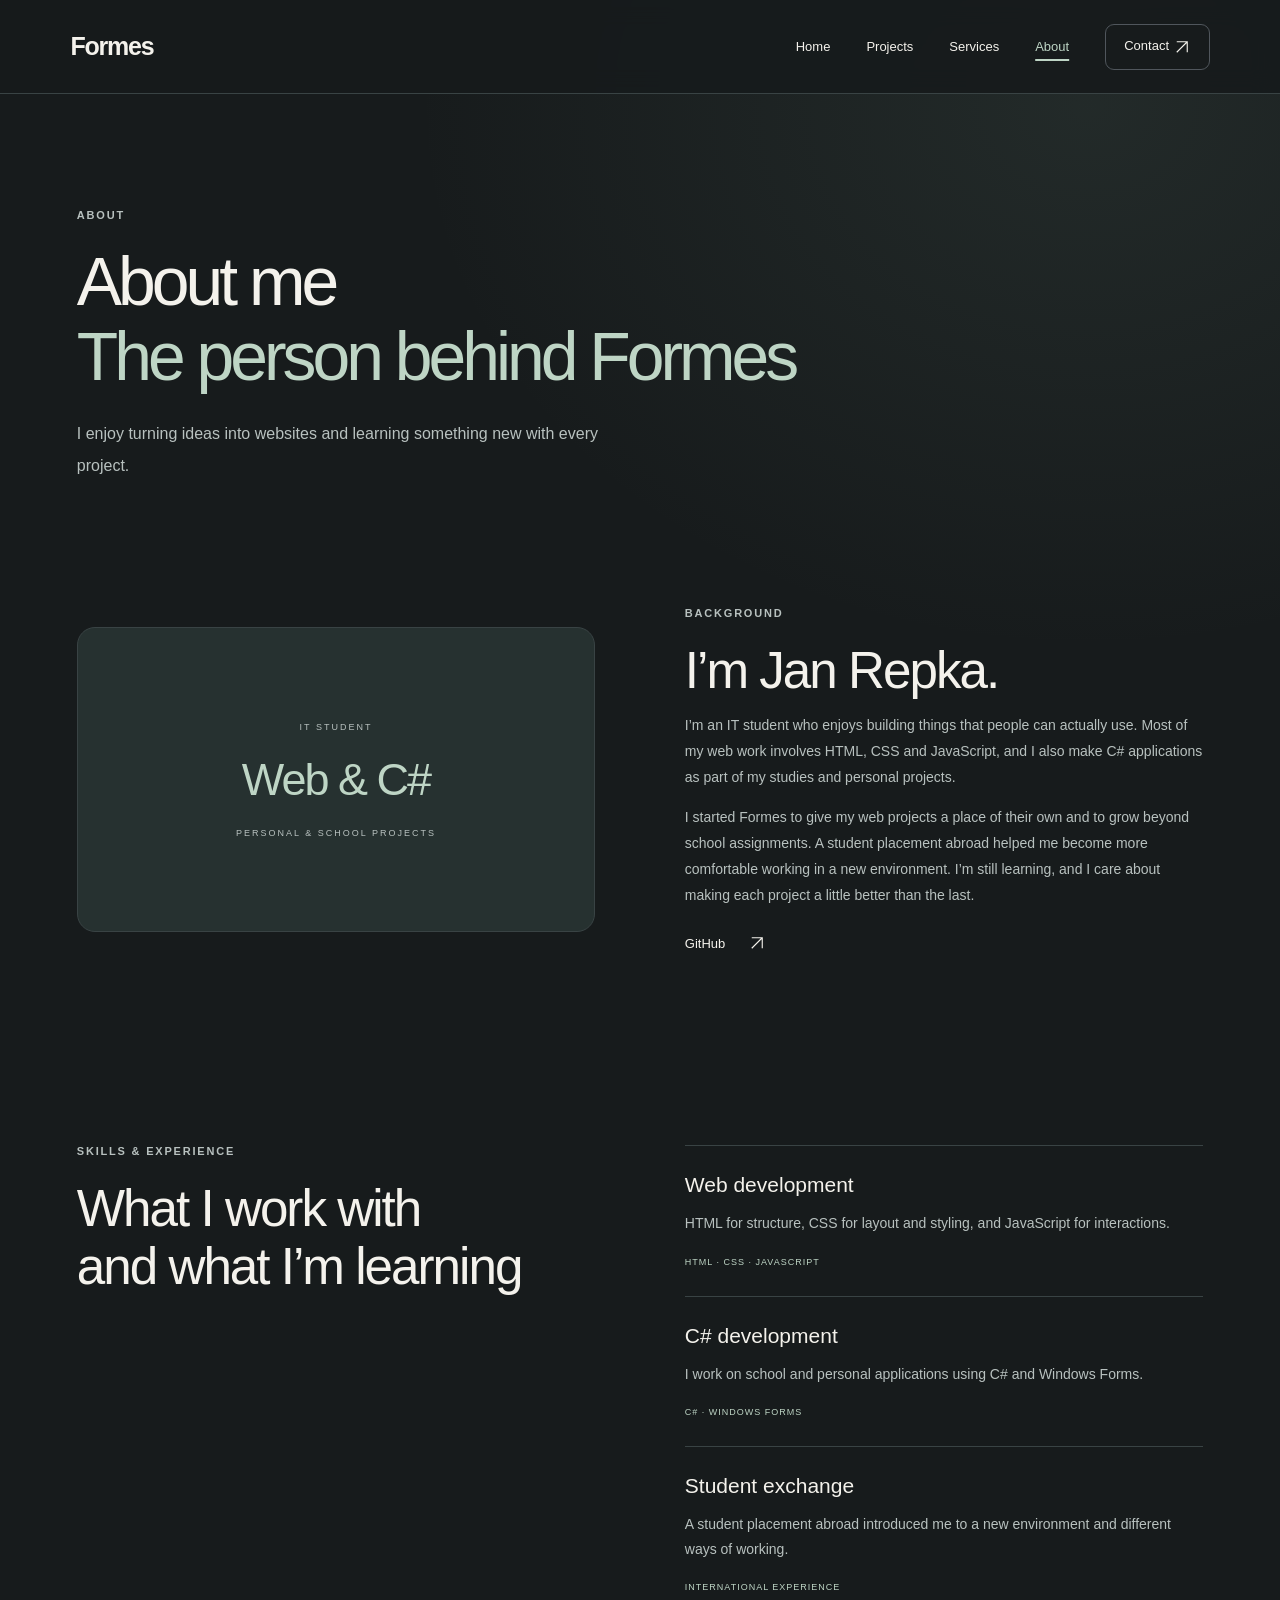
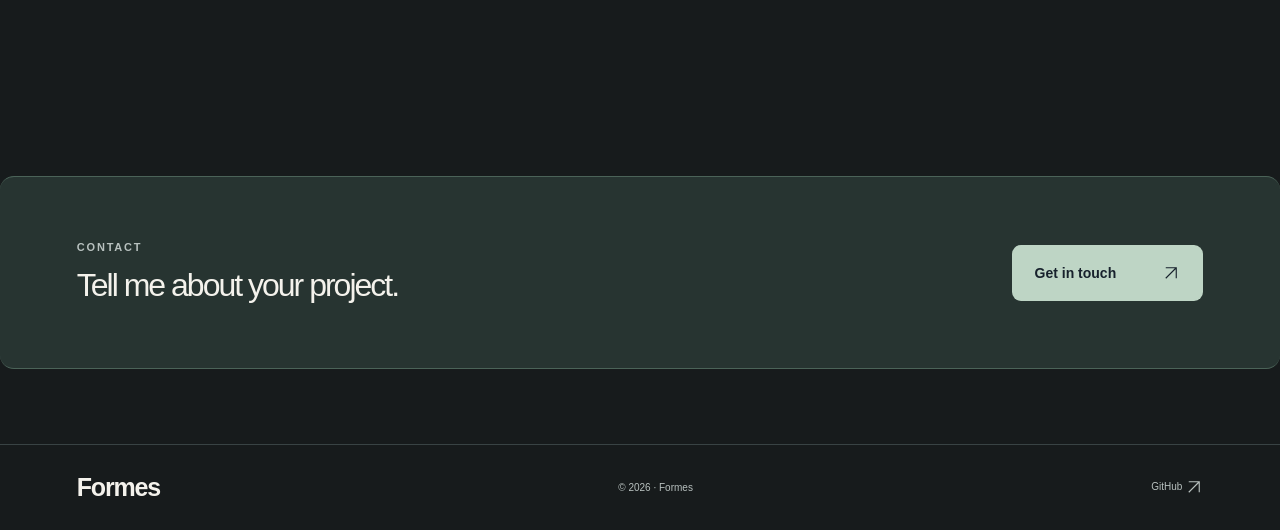
==== commit ed1efd6d: "Add files via upload" ====
--- a/About.html
+++ b/About.html
@@ -1 +1 @@
-<!doctype html><html lang="en"><head><meta charset="utf-8"><meta name="viewport" content="width=device-width, initial-scale=1"><meta name="description" content="Web development, website fixes and content updates. Explore personal projects and get in touch to discuss your website."><meta name="theme-color" content="#151719"><title>About — Formes</title><link rel="stylesheet" href="style.css"></head><body><header><a class="brand" href="index.html">Formes</a><button class="menu" aria-expanded="false" aria-controls="navigation">Menu <span>+</span></button><nav id="navigation"><a href="index.html" >Home</a><a href="projects.html" >Projects</a><a href="services.html" >Services</a><a href="About.html" aria-current="page" >About</a><a href="contactme.html" class="nav-contact">Contact <svg class="icon" viewBox="0 0 24 24" fill="none" stroke="currentColor" stroke-width="1.5" aria-hidden="true"><path d="M5 19 19 5M5 5h14v14"/></svg></a></nav></header><main><section class="page-intro wrap"><span class="eyebrow">ABOUT</span><h1>About me<br><span>Student and developer</span></h1><p>I learn by building websites and applications.</p></section><section class="about wrap" id="o-mne"><div class="about-mark profile-facts"><span>IT STUDENT</span><strong>Web & C#</strong><span>PERSONAL & SCHOOL PROJECTS</span></div><div><span class="eyebrow">BACKGROUND</span><h2>I’m Jan Repka.</h2><p>I am an IT student working with HTML, CSS and JavaScript. Alongside web development, I also build applications in C#.</p><p>A student exchange abroad gave me experience working in a different environment. I would like to work with international clients and develop my skills through practical projects.</p><a class="text-link" href="https://github.com/jannriv" target="_blank" rel="noopener noreferrer">GitHub <span><svg class="icon" viewBox="0 0 24 24" fill="none" stroke="currentColor" stroke-width="1.5" aria-hidden="true"><path d="M5 19 19 5M5 5h14v14"/></svg></span></a></div></section><section class="skills-section wrap"><div><span class="eyebrow">SKILLS &amp; EXPERIENCE</span><h2>What I work with<br>and what I’m learning</h2></div><div class="skill-rows"><article><h3>Web development</h3><p>HTML for structure, CSS for layout and styling, and JavaScript for interactions.</p><span>HTML · CSS · JAVASCRIPT</span></article><article><h3>C# development</h3><p>I work on school and personal applications using C# and Windows Forms.</p><span>C# · WINDOWS FORMS</span></article><article><h3>Student exchange</h3><p>A student placement abroad introduced me to a new environment and different ways of working.</p><span>INTERNATIONAL EXPERIENCE</span></article></div></section><section class="mini-cta wrap"><div><span class="eyebrow">CONTACT</span><h2>Tell me about your project.</h2></div><a class="button" href="contactme.html">Get in touch <svg class="icon" viewBox="0 0 24 24" fill="none" stroke="currentColor" stroke-width="1.5" aria-hidden="true"><path d="M5 19 19 5M5 5h14v14"/></svg></a></section></main><footer class="wrap"><a class="brand" href="index.html">Formes</a><span>© 2026 · Formes</span><a href="https://github.com/jannriv" target="_blank" rel="noopener noreferrer">GitHub <svg class="icon" viewBox="0 0 24 24" fill="none" stroke="currentColor" stroke-width="1.5" aria-hidden="true"><path d="M5 19 19 5M5 5h14v14"/></svg></a></footer><script src="script.js"></script></body></html>+<!doctype html><html lang="en"><head><meta charset="utf-8"><meta name="viewport" content="width=device-width, initial-scale=1"><meta name="description" content="Web development, website fixes and content updates. Explore personal projects and get in touch to discuss your website."><meta name="theme-color" content="#151719"><title>About — Formes</title><link rel="stylesheet" href="style.css"></head><body><header><a class="brand" href="index.html">Formes</a><button class="menu" aria-expanded="false" aria-controls="navigation">Menu <span>+</span></button><nav id="navigation"><a href="index.html" >Home</a><a href="projects.html" >Projects</a><a href="services.html" >Services</a><a href="About.html" aria-current="page" >About</a><a href="contactme.html" class="nav-contact">Contact <svg class="icon" viewBox="0 0 24 24" fill="none" stroke="currentColor" stroke-width="1.5" aria-hidden="true"><path d="M5 19 19 5M5 5h14v14"/></svg></a></nav></header><main><section class="page-intro wrap"><span class="eyebrow">ABOUT</span><h1>About me<br><span>The person behind Formes</span></h1><p>I enjoy turning ideas into websites and learning something new with every project.</p></section><section class="about wrap" id="o-mne"><div class="about-mark profile-facts"><span>IT STUDENT</span><strong>Web & C#</strong><span>PERSONAL & SCHOOL PROJECTS</span></div><div><span class="eyebrow">BACKGROUND</span><h2>I’m Jan Repka.</h2><p>I’m an IT student who enjoys building things that people can actually use. Most of my web work involves HTML, CSS and JavaScript, and I also make C# applications as part of my studies and personal projects.</p><p>I started Formes to give my web projects a place of their own and to grow beyond school assignments. A student placement abroad helped me become more comfortable working in a new environment. I’m still learning, and I care about making each project a little better than the last.</p><a class="text-link" href="https://github.com/jannriv" target="_blank" rel="noopener noreferrer">GitHub <span><svg class="icon" viewBox="0 0 24 24" fill="none" stroke="currentColor" stroke-width="1.5" aria-hidden="true"><path d="M5 19 19 5M5 5h14v14"/></svg></span></a></div></section><section class="skills-section wrap"><div><span class="eyebrow">SKILLS &amp; EXPERIENCE</span><h2>What I work with<br>and what I’m learning</h2></div><div class="skill-rows"><article><h3>Web development</h3><p>HTML for structure, CSS for layout and styling, and JavaScript for interactions.</p><span>HTML · CSS · JAVASCRIPT</span></article><article><h3>C# development</h3><p>I work on school and personal applications using C# and Windows Forms.</p><span>C# · WINDOWS FORMS</span></article><article><h3>Student exchange</h3><p>A student placement abroad introduced me to a new environment and different ways of working.</p><span>INTERNATIONAL EXPERIENCE</span></article></div></section><section class="mini-cta wrap"><div><span class="eyebrow">CONTACT</span><h2>Tell me about your project.</h2></div><a class="button" href="contactme.html">Get in touch <svg class="icon" viewBox="0 0 24 24" fill="none" stroke="currentColor" stroke-width="1.5" aria-hidden="true"><path d="M5 19 19 5M5 5h14v14"/></svg></a></section></main><footer class="wrap"><a class="brand" href="index.html">Formes</a><span>© 2026 · Formes</span><a href="https://github.com/jannriv" target="_blank" rel="noopener noreferrer">GitHub <svg class="icon" viewBox="0 0 24 24" fill="none" stroke="currentColor" stroke-width="1.5" aria-hidden="true"><path d="M5 19 19 5M5 5h14v14"/></svg></a></footer><script src="script.js"></script></body></html>
--- a/style.css
+++ b/style.css
@@ -6,3 +6,33 @@
 .personal-card{border:1px solid #455363;background:#20272e;border-radius:10px;padding:27px 29px;box-shadow:10px 12px 0 #1b1f24}.personal-card-top{font-size:9px;letter-spacing:1.3px;color:var(--muted)}.personal-card h2{font-size:27px;letter-spacing:-.7px;line-height:1.3;margin:22px 0}.personal-card h2>span{color:var(--accent)}.personal-row{display:flex;gap:15px;border-top:1px solid #3a4652;padding:17px 0}.personal-row>span{font-size:9px;color:var(--accent);padding-top:4px}.personal-row h3{font-size:14px;font-weight:400;margin:0 0 7px}.personal-row p{font-size:12px;line-height:1.7;color:var(--muted);margin:0}.personal-more{display:flex;justify-content:space-between;border-top:1px solid #3a4652;padding-top:17px;font-size:12px;color:var(--accent)}.home-hero h1{font-size:clamp(44px,4.8vw,67px);letter-spacing:-3px}.home-hero h1 span{color:var(--accent)}.layout-art{width:35%;aspect-ratio:1.05;background:#d0d6d7;border:1px solid #a7b2b8;border-radius:5px;padding:15px;display:grid;grid-template-columns:1fr 1fr;gap:10px;transform:rotate(4deg)}.layout-art>div{background:#a9b9c5;border-radius:3px}.layout-art>div:first-child{grid-column:span 2;background:#6f8596}.layout-art>div:last-child{grid-column:span 2;height:10px;background:#a0abb1}.profile-facts{letter-spacing:normal;font-size:inherit;gap:22px}.profile-facts strong{font-size:45px;letter-spacing:-2px;font-weight:400;color:var(--accent)}.profile-facts span{margin:0;font-size:9px}.home-work .mock-content h3{font-size:37px}.home-hero{grid-template-columns:1.25fr 1fr}.page-intro h1{font-size:clamp(46px,5.3vw,75px)}@media(max-width:800px){.personal-card{padding:23px}.personal-card h2{font-size:22px}.home-hero h1{font-size:43px;letter-spacing:-2px}}@media(max-width:580px){.home-hero{grid-template-columns:1fr}.home-hero h1{font-size:49px}.personal-card{box-shadow:5px 6px 0 #1b1f24}.home-work .mock-content h3{font-size:25px}.layout-art{padding:10px;gap:6px}.mock-content h3{font-size:27px}.page-intro h1{font-size:42px}}
 
 .legacy-project{padding-top:10px;padding-bottom:65px}.legacy-project .section-head h2{font-size:38px}.legacy-image-link{display:block;background:#202329;border:1px solid var(--line);border-radius:6px;padding:16px;overflow:hidden}.legacy-image-link img{display:block;width:100%;height:auto;border-radius:3px}.legacy-note{max-width:700px;font-size:13px;line-height:1.8;color:var(--muted);margin:0}.legacy-project .project-caption{gap:20px}@media(max-width:580px){.legacy-project .section-head h2{font-size:30px}.legacy-image-link{padding:6px}.legacy-project .project-caption{align-items:start;flex-direction:column;gap:16px}}
+
+
+/* Formes refresh — airy, warm, calm; overrides retained for easy editing */
+:root{--bg:#171b1c;--panel:#22292a;--line:#394344;--text:#f4f2ec;--muted:#b8c1bf;--accent:#bed5c5}
+body{background:radial-gradient(ellipse 70% 34% at 85% 5%,rgba(113,145,130,.13),transparent 75%),var(--bg)}
+header{background:rgba(23,27,28,.94);border-color:var(--line)}
+.wrap{max-width:1400px;padding-left:clamp(22px,6vw,95px);padding-right:clamp(22px,6vw,95px)}
+.home-hero{gap:clamp(35px,6vw,105px);padding-top:clamp(85px,10vw,145px);padding-bottom:clamp(90px,10vw,140px)}
+.home-hero h1{line-height:1.15;margin:30px 0 30px;letter-spacing:-2.6px}
+.hero-copy>p,.page-intro>p{max-width:540px;line-height:1.95}
+.hero-actions{margin-top:39px;gap:30px}
+.personal-card{background:linear-gradient(150deg,#293433,#202728);border-color:#50625a;border-radius:20px;padding:clamp(25px,3.4vw,45px);box-shadow:0 28px 65px #0002}
+.personal-row{padding:22px 0;border-color:#45544f}.personal-card h2{margin:30px 0}
+.home-work,.home-services,.skills-section,.process,.faq{padding-top:clamp(90px,10vw,145px)}
+.home-about{padding-top:clamp(95px,10vw,145px);padding-bottom:clamp(95px,10vw,145px)}
+.section-head{margin-bottom:clamp(32px,5vw,58px)}
+.service-teasers{gap:22px}.service-teasers>a{padding:clamp(26px,3vw,42px);background:#232c2c;border-color:#40504c;border-radius:16px;transition:transform .28s ease,border-color .28s ease,background .28s ease,box-shadow .28s ease}
+.service-teasers>a:hover{transform:translateY(-7px);background:#2b3735;border-color:var(--accent);box-shadow:0 15px 35px #0002}
+.project-preview{border-radius:18px;background:linear-gradient(140deg,#303b3a,#222b2d);border-color:#455450;transition:transform .3s ease,box-shadow .3s ease}
+.project-preview:hover{transform:translateY(-4px);box-shadow:0 24px 45px #0003}
+.button{border-radius:9px;transition:transform .2s ease,background .2s ease,box-shadow .2s ease}.button:hover{transform:translateY(-3px);background:#d4e4d8;box-shadow:0 12px 28px #0003}
+.nav-contact{border-radius:9px}.mini-cta{background:#273431;border-color:#4b6358;border-radius:14px;margin-top:60px;margin-bottom:75px;padding-top:clamp(35px,5vw,65px);padding-bottom:clamp(35px,5vw,65px)}
+.page-intro{padding-top:clamp(80px,9vw,130px);padding-bottom:55px}.page-intro+.about{padding-top:55px}.about{gap:clamp(45px,7vw,110px);padding-bottom:65px}.about-mark{border-radius:18px;background:#263130}
+.skills-section{gap:clamp(35px,7vw,100px);padding-bottom:95px}.skill-rows article{padding:27px 0}
+.contact-page{padding-bottom:100px}.contact select,.contact textarea{border-radius:10px;background:#252e2d;border-color:#53635e}
+.legacy-project{padding-top:55px;padding-bottom:80px}.legacy-placeholder{min-height:360px;display:grid;place-items:center;background:linear-gradient(135deg,#34443f,#1d2627);border:1px dashed #789285;border-radius:18px;text-align:center}.legacy-placeholder-inner{padding:35px}.legacy-placeholder strong{display:block;font-size:clamp(30px,5vw,60px);font-weight:400;letter-spacing:-2px;margin:18px 0}.legacy-placeholder p{color:var(--muted)}
+.reveal-ready{opacity:0;transform:translateY(22px);transition:opacity .7s ease,transform .7s ease}.reveal-ready.is-visible{opacity:1;transform:translateY(0)}
+@media(max-width:800px){.home-hero{gap:32px;padding-top:65px;padding-bottom:85px}.home-work,.home-services,.skills-section,.process,.faq{padding-top:80px}.home-about{padding-top:85px;padding-bottom:85px}.mini-cta{margin-top:45px;margin-bottom:50px}.page-intro{padding-top:70px}}
+@media(max-width:580px){.home-hero{padding-top:60px;padding-bottom:75px}.home-hero h1{font-size:clamp(38px,10vw,49px);letter-spacing:-2px}.home-work,.home-services,.skills-section,.process,.faq{padding-top:70px}.home-about{padding-top:75px;padding-bottom:75px}.personal-card{padding:25px}.service-teasers{gap:16px}.page-intro{padding-top:55px;padding-bottom:35px}.legacy-placeholder{min-height:230px}.mini-cta{border-radius:0}}
+@media(prefers-reduced-motion:reduce){.reveal-ready{opacity:1;transform:none;transition:none}.button:hover,.project-preview:hover,.service-teasers>a:hover{transform:none}}
